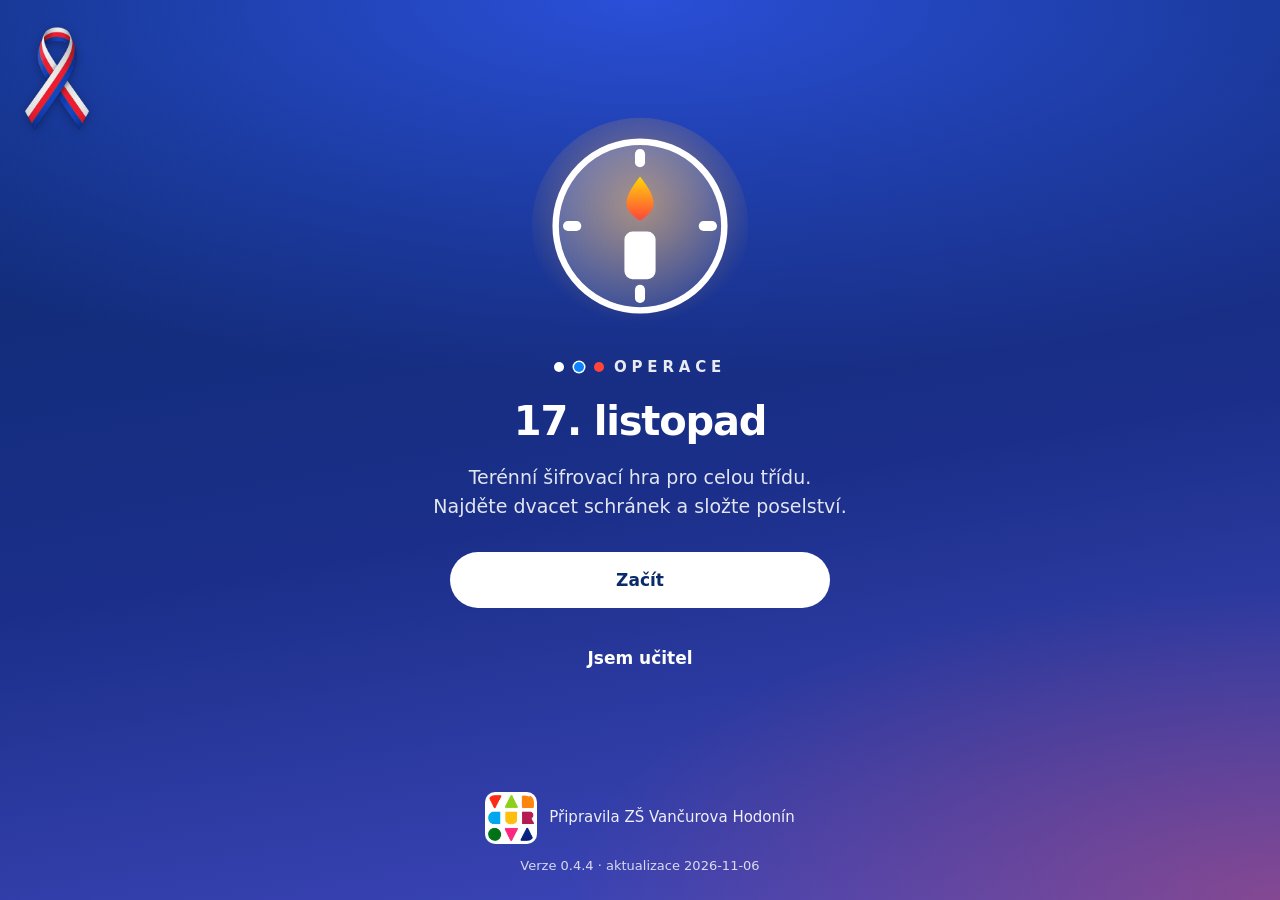
==== index.html @ 44bd2b73 "v0.4.4: Operace 17. listopad - PWA terénní hra (cvičná verze) Co-Authored-By: Claude Sonnet 5.5 <nor" ====
<!doctype html>
<html lang="cs">
<head>
  <meta charset="utf-8">
  <meta name="viewport" content="width=device-width, initial-scale=1, viewport-fit=cover">
  <meta name="theme-color" content="#0A84FF">
  <meta name="apple-mobile-web-app-capable" content="yes">
  <meta name="apple-mobile-web-app-status-bar-style" content="black-translucent">
  <meta name="apple-mobile-web-app-title" content="Operace 17.11.">
  <title>Operace 17. listopad</title>
  <link rel="manifest" href="manifest.webmanifest">
  <link rel="icon" href="icons/icon-192.png">
  <link rel="apple-touch-icon" href="icons/apple-touch-icon.png">
  <link rel="stylesheet" href="app.css">
</head>
<body>
  <!-- Sada ikon ve stylu SF Symbols: mřížka 24, linka 1.75, zaoblené konce -->
  <svg width="0" height="0" style="position:absolute" aria-hidden="true" focusable="false">
    <defs>
      <symbol id="i-kompas" viewBox="0 0 24 24"><circle cx="12" cy="12" r="9"/><path d="M15.6 8.4l-2.2 5-5 2.2 2.2-5z"/></symbol>
      <symbol id="i-cesta" viewBox="0 0 24 24"><path d="M3.5 6.5l5.5-2 6 2.5 5.5-2v13l-5.5 2-6-2.5-5.5 2z"/><path d="M9 4.5v13M15 7v13"/></symbol>
      <symbol id="i-tym" viewBox="0 0 24 24"><circle cx="9" cy="8" r="3.2"/><path d="M3.5 19.5c0-3.2 2.4-5.2 5.5-5.2s5.5 2 5.5 5.2"/><path d="M15.5 4.9a3.1 3.1 0 010 6.2M17.5 14.6c2 .6 3.2 2.2 3.2 4.9"/></symbol>
      <symbol id="i-zamek" viewBox="0 0 24 24"><rect x="5" y="11" width="14" height="9.5" rx="2.8"/><path d="M8 11V8a4 4 0 018 0v3"/></symbol>
      <symbol id="i-klic" viewBox="0 0 24 24"><circle cx="8" cy="15.5" r="4"/><path d="M11 12.5L20 3.5M16.5 7l3 3M13.8 9.7l2.3 2.3"/></symbol>
      <symbol id="i-lupa" viewBox="0 0 24 24"><circle cx="10.8" cy="10.8" r="6.5"/><path d="M15.8 15.8L20.5 20.5"/></symbol>
      <symbol id="i-kniha" viewBox="0 0 24 24"><path d="M4 5.8C4 4.8 4.8 4 5.8 4H11.5v16H5.8c-1 0-1.8-.8-1.8-1.8zM20 5.8c0-1-.8-1.8-1.8-1.8H12.5v16h5.7c1 0 1.8-.8 1.8-1.8z"/></symbol>
      <symbol id="i-stit" viewBox="0 0 24 24"><path d="M12 3l7.5 3v5.5c0 4.4-3.1 7.7-7.5 9.5-4.4-1.8-7.5-5.1-7.5-9.5V6z"/><path d="M8.8 12l2.4 2.4 4.1-4.8"/></symbol>
      <symbol id="i-svicka" viewBox="0 0 24 24"><path d="M12 2.8c2.9 3 3.9 5 2.6 7.2-.6 1-1.5 1.4-2.6 1.4s-2-.4-2.6-1.4C8.1 7.8 9.1 5.8 12 2.8z"/><rect x="8.5" y="14" width="7" height="7" rx="2"/></symbol>
      <symbol id="i-ok" viewBox="0 0 24 24"><path d="M5 12.5l4.5 4.5L19 7.5"/></symbol>
      <symbol id="i-slunce" viewBox="0 0 24 24"><circle cx="12" cy="12" r="4"/><path d="M12 3v2M12 19v2M3 12h2M19 12h2M5.6 5.6L7 7M17 17l1.4 1.4M5.6 18.4L7 17M17 7l1.4-1.4"/></symbol>
      <symbol id="i-mesic" viewBox="0 0 24 24"><path d="M20 14.5A8 8 0 019.5 4a8.5 8.5 0 1010.5 10.5z"/></symbol>
      <symbol id="i-zarovka" viewBox="0 0 24 24"><path d="M9.5 18h5M10.5 21h3M12 3a6 6 0 00-3.7 10.7c.7.6 1.2 1.3 1.2 2.3h5c0-1 .5-1.7 1.2-2.3A6 6 0 0012 3z"/></symbol>
      <symbol id="i-pin" viewBox="0 0 24 24"><path d="M12 21s7-5.8 7-11a7 7 0 10-14 0c0 5.2 7 11 7 11z"/><circle cx="12" cy="10" r="2.5"/></symbol>
      <symbol id="i-telefon" viewBox="0 0 24 24"><path d="M6.8 3.5h2.7l1.5 4-2 1.5a11 11 0 006 6l1.5-2 4 1.5v2.7c0 1-.8 1.8-1.8 1.8C10.8 19 5 13.2 5 5.3c0-1 .8-1.8 1.8-1.8z"/></symbol>
      <symbol id="i-sdilet" viewBox="0 0 24 24"><path d="M12 15V3.5M8 7l4-4 4 4M7 10.5H6a1.5 1.5 0 00-1.5 1.5v7.5A1.5 1.5 0 006 21h12a1.5 1.5 0 001.5-1.5V12a1.5 1.5 0 00-1.5-1.5h-1"/></symbol>
      <symbol id="i-dal" viewBox="0 0 24 24"><path d="M9.5 5.5l6.5 6.5-6.5 6.5"/></symbol>
      <symbol id="i-hodiny" viewBox="0 0 24 24"><circle cx="12" cy="12" r="9"/><path d="M12 7v5.2l3.3 2"/></symbol>
      <symbol id="i-export" viewBox="0 0 24 24"><path d="M12 15V3.5M8 7.5l4-4 4 4M5 14v4.5A1.5 1.5 0 006.5 20h11a1.5 1.5 0 001.5-1.5V14"/></symbol>
      <symbol id="i-reset" viewBox="0 0 24 24"><path d="M4.5 12a7.5 7.5 0 112.4 5.5M4.5 18v-5h5"/></symbol>
      <symbol id="i-gesto-v" viewBox="0 0 24 24"><path d="M8 3l3.2 9.5M16 3l-3.2 9.5M7.5 12.5h9c.6 0 1 .4 1 1V17a5.5 5.5 0 01-5.5 5.5A5.5 5.5 0 016.5 17v-3.5c0-.6.4-1 1-1z"/></symbol>
      <symbol id="i-of" viewBox="0 0 24 24"><circle cx="8" cy="12.5" r="5.5"/><path d="M6.2 11h.01M9.8 11h.01M5.8 13.8c1.3 1.4 3.1 1.4 4.4 0"/><path d="M20 7.5h-5v10M15 12.5h4"/></symbol>
      <symbol id="i-nota" viewBox="0 0 24 24"><path d="M9 17.5V5.5l10-2v12"/><circle cx="6.5" cy="17.5" r="2.5"/><circle cx="16.5" cy="15.5" r="2.5"/></symbol>
      <symbol id="i-sbirka" viewBox="0 0 24 24"><rect x="3.5" y="3.5" width="7.5" height="7.5" rx="2.2"/><rect x="13" y="3.5" width="7.5" height="7.5" rx="2.2"/><rect x="3.5" y="13" width="7.5" height="7.5" rx="2.2"/><rect x="13" y="13" width="7.5" height="7.5" rx="2.2"/></symbol>
      <symbol id="i-stripek" viewBox="0 0 24 24"><path d="M12 2.5l5.5 5L15 21l-9-2.5L3.5 8.5z"/></symbol>
      <symbol id="i-varovani" viewBox="0 0 24 24"><path d="M12 4l9 15.5H3z"/><path d="M12 10v4.2M12 16.9v.1"/></symbol>
      <linearGradient id="ob-nebe" x1="0" y1="0" x2="0" y2="1"><stop offset="0" stop-color="#0A1B45"/><stop offset=".65" stop-color="#1E3A9E"/><stop offset="1" stop-color="#5E5CE6"/></linearGradient><linearGradient id="ob-plamen" x1="0" y1="0" x2="0" y2="1"><stop offset="0" stop-color="#FFE066"/><stop offset="1" stop-color="#FF453A"/></linearGradient><linearGradient id="ob-svicka" x1="0" y1="0" x2="1" y2="0"><stop offset="0" stop-color="#FFFFFF"/><stop offset="1" stop-color="#D9DCEB"/></linearGradient><radialGradient id="ob-zar" cx="50%" cy="50%" r="50%"><stop offset="0" stop-color="#FFB340" stop-opacity=".6"/><stop offset="1" stop-color="#FFB340" stop-opacity="0"/></radialGradient>
      <symbol id="obraz" viewBox="0 0 500 400"><rect width="500" height="400" fill="url(#ob-nebe)"/><g fill="#fff" opacity=".85"><circle cx="34" cy="28" r="1.2"/><circle cx="92" cy="60" r="1.7"/><circle cx="150" cy="22" r="2.2"/><circle cx="210" cy="52" r="1.2"/><circle cx="300" cy="24" r="1.7"/><circle cx="372" cy="58" r="2.2"/><circle cx="430" cy="30" r="1.2"/><circle cx="470" cy="70" r="1.7"/><circle cx="60" cy="110" r="2.2"/><circle cx="402" cy="108" r="1.2"/><circle cx="260" cy="18" r="1.7"/><circle cx="330" cy="90" r="2.2"/></g><g fill="#0A1636"><rect x="0" y="200" width="86" height="200"/><rect x="80" y="150" width="84" height="250"/><rect x="160" y="205" width="98" height="195"/><rect x="252" y="138" width="88" height="262"/><rect x="334" y="188" width="86" height="212"/><rect x="414" y="160" width="86" height="240"/></g><g fill="#FFD479" opacity=".8"><rect x="12" y="286" width="9" height="12" rx="1.5"/><rect x="30" y="262" width="9" height="12" rx="1.5"/><rect x="30" y="286" width="9" height="12" rx="1.5"/><rect x="30" y="310" width="9" height="12" rx="1.5"/><rect x="48" y="238" width="9" height="12" rx="1.5"/><rect x="48" y="286" width="9" height="12" rx="1.5"/><rect x="66" y="238" width="9" height="12" rx="1.5"/><rect x="66" y="286" width="9" height="12" rx="1.5"/><rect x="92" y="188" width="9" height="12" rx="1.5"/><rect x="92" y="284" width="9" height="12" rx="1.5"/><rect x="110" y="212" width="9" height="12" rx="1.5"/><rect x="110" y="236" width="9" height="12" rx="1.5"/><rect x="128" y="164" width="9" height="12" rx="1.5"/><rect x="128" y="260" width="9" height="12" rx="1.5"/><rect x="128" y="284" width="9" height="12" rx="1.5"/><rect x="128" y="308" width="9" height="12" rx="1.5"/><rect x="146" y="188" width="9" height="12" rx="1.5"/><rect x="146" y="236" width="9" height="12" rx="1.5"/><rect x="146" y="308" width="9" height="12" rx="1.5"/><rect x="172" y="291" width="9" height="12" rx="1.5"/><rect x="172" y="315" width="9" height="12" rx="1.5"/><rect x="190" y="243" width="9" height="12" rx="1.5"/><rect x="208" y="219" width="9" height="12" rx="1.5"/><rect x="208" y="291" width="9" height="12" rx="1.5"/><rect x="208" y="315" width="9" height="12" rx="1.5"/><rect x="226" y="267" width="9" height="12" rx="1.5"/><rect x="226" y="291" width="9" height="12" rx="1.5"/><rect x="264" y="152" width="9" height="12" rx="1.5"/><rect x="264" y="200" width="9" height="12" rx="1.5"/><rect x="264" y="272" width="9" height="12" rx="1.5"/><rect x="264" y="296" width="9" height="12" rx="1.5"/><rect x="282" y="176" width="9" height="12" rx="1.5"/><rect x="282" y="248" width="9" height="12" rx="1.5"/><rect x="300" y="152" width="9" height="12" rx="1.5"/><rect x="300" y="176" width="9" height="12" rx="1.5"/><rect x="300" y="200" width="9" height="12" rx="1.5"/><rect x="300" y="224" width="9" height="12" rx="1.5"/><rect x="300" y="248" width="9" height="12" rx="1.5"/><rect x="300" y="272" width="9" height="12" rx="1.5"/><rect x="318" y="224" width="9" height="12" rx="1.5"/><rect x="318" y="272" width="9" height="12" rx="1.5"/><rect x="346" y="226" width="9" height="12" rx="1.5"/><rect x="346" y="250" width="9" height="12" rx="1.5"/><rect x="346" y="274" width="9" height="12" rx="1.5"/><rect x="346" y="322" width="9" height="12" rx="1.5"/><rect x="364" y="226" width="9" height="12" rx="1.5"/><rect x="364" y="250" width="9" height="12" rx="1.5"/><rect x="364" y="274" width="9" height="12" rx="1.5"/><rect x="382" y="202" width="9" height="12" rx="1.5"/><rect x="400" y="226" width="9" height="12" rx="1.5"/><rect x="400" y="250" width="9" height="12" rx="1.5"/><rect x="400" y="274" width="9" height="12" rx="1.5"/><rect x="400" y="298" width="9" height="12" rx="1.5"/><rect x="400" y="322" width="9" height="12" rx="1.5"/><rect x="426" y="270" width="9" height="12" rx="1.5"/><rect x="444" y="222" width="9" height="12" rx="1.5"/><rect x="444" y="294" width="9" height="12" rx="1.5"/><rect x="444" y="318" width="9" height="12" rx="1.5"/><rect x="462" y="246" width="9" height="12" rx="1.5"/><rect x="480" y="294" width="9" height="12" rx="1.5"/><rect x="480" y="318" width="9" height="12" rx="1.5"/></g><rect y="345" width="500" height="55" fill="#0A1636"/><path d="M0 366H500M0 385H500" stroke="#1B2F8A" stroke-width="2" opacity=".7"/><g stroke="#FFD479" stroke-width="4" fill="none" stroke-linecap="round"><circle cx="250" cy="34" r="15"/><g transform="rotate(-18 250 49)"><circle cx="250" cy="70" r="9"/><path d="M250 79V136M250 118h11M250 128h8"/></g><g><circle cx="250" cy="70" r="9"/><path d="M250 79V150M250 130h11M250 141h8"/></g><g transform="rotate(18 250 49)"><circle cx="250" cy="70" r="9"/><path d="M250 79V136M250 118h11M250 128h8"/></g></g><path d="M108 346V326" stroke="#2FB35A" stroke-width="3" fill="none"/><g transform="translate(108 320)"><circle cx="0" cy="-7" r="6" fill="#D7141A"/><circle cx="7" cy="-2" r="6" fill="#FFFFFF"/><circle cx="4" cy="6" r="6" fill="#D7141A"/><circle cx="-4" cy="6" r="6" fill="#FFFFFF"/><circle cx="-7" cy="-2" r="6" fill="#D7141A"/><circle r="4" fill="#FFD60A"/></g><path d="M200 346V326" stroke="#2FB35A" stroke-width="3" fill="none"/><g transform="translate(200 320)"><circle cx="0" cy="-7" r="6" fill="#FFFFFF"/><circle cx="7" cy="-2" r="6" fill="#4DA3FF"/><circle cx="4" cy="6" r="6" fill="#FFFFFF"/><circle cx="-4" cy="6" r="6" fill="#4DA3FF"/><circle cx="-7" cy="-2" r="6" fill="#FFFFFF"/><circle r="4" fill="#FFD60A"/></g><path d="M300 346V326" stroke="#2FB35A" stroke-width="3" fill="none"/><g transform="translate(300 320)"><circle cx="0" cy="-7" r="6" fill="#4DA3FF"/><circle cx="7" cy="-2" r="6" fill="#D7141A"/><circle cx="4" cy="6" r="6" fill="#4DA3FF"/><circle cx="-4" cy="6" r="6" fill="#D7141A"/><circle cx="-7" cy="-2" r="6" fill="#4DA3FF"/><circle r="4" fill="#FFD60A"/></g><path d="M392 346V326" stroke="#2FB35A" stroke-width="3" fill="none"/><g transform="translate(392 320)"><circle cx="0" cy="-7" r="6" fill="#D7141A"/><circle cx="7" cy="-2" r="6" fill="#FFFFFF"/><circle cx="4" cy="6" r="6" fill="#D7141A"/><circle cx="-4" cy="6" r="6" fill="#FFFFFF"/><circle cx="-7" cy="-2" r="6" fill="#D7141A"/><circle r="4" fill="#FFD60A"/></g><circle cx="70" cy="257" r="52" fill="url(#ob-zar)"/><rect x="55" y="275" width="30" height="70" rx="7" fill="url(#ob-svicka)"/><path d="M70 245 c14 17 17 27 0 36-17-9-14-19 0-36z" fill="url(#ob-plamen)"/><circle cx="150" cy="229" r="52" fill="url(#ob-zar)"/><rect x="135" y="247" width="30" height="98" rx="7" fill="url(#ob-svicka)"/><path d="M150 217 c14 17 17 27 0 36-17-9-14-19 0-36z" fill="url(#ob-plamen)"/><circle cx="250" cy="203" r="52" fill="url(#ob-zar)"/><rect x="235" y="221" width="30" height="124" rx="7" fill="url(#ob-svicka)"/><path d="M250 191 c14 17 17 27 0 36-17-9-14-19 0-36z" fill="url(#ob-plamen)"/><circle cx="350" cy="237" r="52" fill="url(#ob-zar)"/><rect x="335" y="255" width="30" height="90" rx="7" fill="url(#ob-svicka)"/><path d="M350 225 c14 17 17 27 0 36-17-9-14-19 0-36z" fill="url(#ob-plamen)"/><circle cx="430" cy="251" r="52" fill="url(#ob-zar)"/><rect x="415" y="269" width="30" height="76" rx="7" fill="url(#ob-svicka)"/><path d="M430 239 c14 17 17 27 0 36-17-9-14-19 0-36z" fill="url(#ob-plamen)"/><image href="img/stuha.png" x="452" y="318" width="38" height="55"/></symbol>
    </defs>
  </svg>

  <!-- ÚVOD -->
  <div id="v-home" class="home" hidden>
    <img class="stuha stuha-home" src="img/stuha.png" alt="" width="420" height="609" aria-hidden="true">
    <div class="home-obsah">
      <svg class="hero" viewBox="0 0 240 240" role="img" aria-label="Kompas se svíčkou">
        <defs>
          <radialGradient id="zar" cx="50%" cy="40%" r="55%"><stop offset="0" stop-color="#FFB340" stop-opacity=".55"/><stop offset="1" stop-color="#FFB340" stop-opacity="0"/></radialGradient>
          <linearGradient id="plam" x1="0" y1="0" x2="0" y2="1"><stop offset="0" stop-color="#FFD60A"/><stop offset="1" stop-color="#FF453A"/></linearGradient>
          <linearGradient id="krouz" x1="0" y1="0" x2="1" y2="1"><stop offset="0" stop-color="#ffffff" stop-opacity=".22"/><stop offset="1" stop-color="#ffffff" stop-opacity=".06"/></linearGradient>
        </defs>
        <circle cx="120" cy="120" r="118" fill="url(#zar)"/>
        <circle cx="120" cy="120" r="92" fill="url(#krouz)" stroke="#fff" stroke-width="7"/>
        <g fill="#fff"><rect x="114.5" y="36" width="11" height="20" rx="5.5"/><rect x="114.5" y="184" width="11" height="20" rx="5.5"/><rect x="36" y="114.5" width="20" height="11" rx="5.5"/><rect x="184" y="114.5" width="20" height="11" rx="5.5"/></g>
        <rect x="103" y="126" width="34" height="52" rx="9" fill="#fff"/>
        <path class="plamen" d="M120 66c17 22 22 35 0 48-22-13-17-26 0-48z" fill="url(#plam)"/>
      </svg>
      <p class="kicker"><i class="tri a"></i><i class="tri b"></i><i class="tri c"></i> Operace</p>
      <h1 class="home-titul">17. listopad</h1>
      <p class="home-pod">Terénní šifrovací hra pro celou třídu. Najděte dvacet schránek a složte poselství.</p>
      <button id="btnZacit" class="btn velke-btn" type="button">Začít</button>
      <button id="installBtn" class="btn sklo" type="button" hidden><svg class="ic"><use href="#i-sdilet"/></svg> Přidat na plochu</button>
      <p id="iosHint" class="ios-navod" hidden><svg class="ic"><use href="#i-sdilet"/></svg><span>Na iPhonu klepněte dole na <strong>Sdílet</strong> a pak na <strong>Přidat na plochu</strong>.</span></p>
      <button id="btnUcitel" class="odkaz" type="button">Jsem učitel</button>
    </div>
    <div class="home-pata">
      <div class="skola"><img src="img/logo-zs-vancurova.png" alt="Logo ZŠ Vančurova Hodonín" width="52" height="52"><span>Připravila ZŠ Vančurova Hodonín</span></div>
      <small class="verze-kopie"></small>
    </div>
  </div>

  <!-- APLIKACE -->
  <div id="app" hidden>
    <header id="nav" class="nav">
      <div class="nav-in">
        <img class="nav-logo" src="img/logo-zs-vancurova.png" alt="Logo ZŠ Vančurova Hodonín" width="32" height="32">
        <span id="navT" class="nav-t"></span>
        <button id="tema" class="kulate" type="button"></button>
      </div>
    </header>

    <main>
      <div id="cvicBanner" class="cvic-banner" hidden>CVIČNÁ HRA: stanoviště 1 a 2, ostrá hra se nemění</div>
      <!-- HRA -->
      <section id="v-hra" class="pohled" hidden>
        <div class="titul-radek"><img class="stuha stuha-mala" src="img/stuha.png" alt="" width="420" height="609" aria-hidden="true"><h1 id="hTitul" class="large">Hra</h1></div>
        <div class="stav-radek">
          <div class="progres" role="img" aria-label="Postup"><div id="hProg" class="progres-v"></div></div>
          <div class="stav-pilulky">
            <span class="pilulka" id="hStanoviste"></span>
            <span class="pilulka" id="hCas"></span>
          </div>
        </div>
        <div id="pNav" class="blok" hidden>
          <div class="radar-karta">
            <span class="pilulka" id="rdPozn">Radar čeká na polohu</span>
            <div class="radar"><svg id="radarSvg" viewBox="-110 -110 220 220" role="img" aria-label="Radar okolí: střípky kolem vás"></svg></div>
            <button id="btnChytit" class="btn chytit" type="button" hidden></button>
            <p id="nStav" class="popis stred" role="status"></p>
            <p id="nPresnost" class="popis stred"></p>
          </div>

          <div class="kompas-karta">
            <div class="kompas">
              <svg class="kompas-kruh" viewBox="0 0 200 200" aria-hidden="true">
                <circle cx="100" cy="100" r="94" class="k-kruh"/>
                <g class="k-ticks"><path d="M100 10v14M100 176v14M10 100h14M176 100h14"/></g>
              </svg>
              <div id="nSipka" class="sipka" aria-hidden="true">
                <svg viewBox="0 0 100 100"><path d="M50 8L80 82 50 64 20 82z"/></svg>
              </div>
            </div>
            <div class="kompas-text">
              <div id="nVzd" class="vzd">–</div>
              <div id="nSmer" class="popis"></div>
            </div>
          </div>

          <h2 class="sekce"><span id="nNadpis">Doporučený cíl</span></h2>
          <div class="skup">
            <div class="rad"><span class="dlazdice c-red"><svg class="ic"><use href="#i-pin"/></svg></span>
              <div class="rad-t"><b>Souřadnice</b><small id="nSour"></small></div></div>
            <a id="nMapy" class="rad rad-odkaz" href="#" target="_blank" rel="noopener"><span class="dlazdice c-blue"><svg class="ic"><use href="#i-cesta"/></svg></span>
              <div class="rad-t"><b>Otevřít v Mapách</b></div><svg class="ic sip"><use href="#i-dal"/></svg></a>
            <a id="nGeo" class="rad rad-odkaz" href="#"><span class="dlazdice c-green"><svg class="ic"><use href="#i-kompas"/></svg></span>
              <div class="rad-t"><b>Otevřít v aplikaci map</b></div><svg class="ic sip"><use href="#i-dal"/></svg></a>
            <button id="btnKompas" class="rad rad-odkaz" type="button" hidden><span class="dlazdice c-orange"><svg class="ic"><use href="#i-kompas"/></svg></span>
              <div class="rad-t"><b>Zapnout kompas</b></div><svg class="ic sip"><use href="#i-dal"/></svg></button>
            <button id="btnGps" class="rad rad-odkaz" type="button" hidden><span class="dlazdice c-orange"><svg class="ic"><use href="#i-pin"/></svg></span>
              <div class="rad-t"><b>Zapnout polohu</b></div><svg class="ic sip"><use href="#i-dal"/></svg></button>
            <button id="btnBezGps" class="rad rad-odkaz" type="button"><span class="dlazdice c-indigo"><svg class="ic"><use href="#i-klic"/></svg></span>
              <div class="rad-t"><b>Nemám signál GPS</b><small>Odemknutí kódem od učitele</small></div><svg class="ic sip"><use href="#i-dal"/></svg></button>
          </div>
          <form id="fKod" class="skup form-skup" hidden>
            <label for="iKod">Kód od učitele</label>
            <input id="iKod" type="text" autocomplete="off" autocapitalize="characters" inputmode="text">
            <button class="btn" type="submit">Odemknout</button>
          </form>
          <p id="nKodChyba" class="chyba" role="alert" hidden>Kód nesedí.</p>
        </div>

        <h2 id="hVetaNadpis" class="sekce">Poselství</h2>
        <div id="hVeta" class="veta" role="img"></div>

        <div id="pTeaser" class="blok" hidden>
          <div class="skup form-skup">
            <p class="odst">Stanoviště je odemčené. Úkol na vás čeká.</p>
            <button id="btnOtevritUkol" class="btn" type="button">Zobrazit úkol</button>
          </div>
        </div>

        <div id="pCvicHotovo" class="blok" hidden>
          <div class="skup form-skup">
            <p class="odst">Cvičná hra je dokončená. Odemykání podle polohy funguje na obou místech.</p>
            <button id="btnCvicKonec" class="btn" type="button">Ukončit cvičnou hru</button>
          </div>
        </div>

        <div id="pFinale" class="blok" hidden>
          <h2 class="sekce">Finále</h2>
          <div class="skup form-skup">
            <p class="odst">Máte všech dvacet písmen. Seřaďte je podle pořadí stanovišť, doplňte mezery a vznikne poselství.</p>
            <p id="fVarovani" class="varovani" hidden></p>
          </div>
          <h2 class="sekce">Závěrečné otázky</h2>
          <div class="skup"><ol id="fOtazky" class="otazky"></ol></div>
          <form id="fKonec" class="skup form-skup">
            <label for="iKonec">Číselný kód k zámku</label>
            <input id="iKonec" type="text" autocomplete="off" inputmode="numeric">
            <button class="btn" type="submit">Odemknout dopis</button>
          </form>
          <p id="fChyba" class="chyba" role="alert" hidden>Kód nesedí.</p>
          <button id="btnObejit" class="odkaz" type="button" hidden>Učitel: zobrazit dopis bez kódu</button>
        </div>

        <div id="pDopis" class="blok" hidden>
          <div class="skup dopis">
            <img class="stuha stuha-dopis" src="img/stuha.png" alt="" width="420" height="609" aria-hidden="true">
            <svg class="dopis-ikona" viewBox="0 0 24 24" aria-hidden="true"><use href="#i-svicka"/></svg>
            <h2>Mise splněna</h2>
            <div class="skola skola-dopis"><img src="img/logo-zs-vancurova.png" alt="Logo ZŠ Vančurova Hodonín" width="36" height="36"><span>Připravila ZŠ Vančurova Hodonín</span></div>
            <p id="dText" class="odst"></p>
            <p id="dCas" class="popis"></p>
            <button id="btnKonfety" class="btn sek" type="button">Znovu oslavit</button>
          </div>
        </div>
      <!-- SBÍRKA (na finále) -->
      <section id="pSbirkaFinale" class="blok" hidden>
        <h2 class="sekce">Obraz 17. listopadu</h2>
        <div id="fObraz" class="obraz-box"></div>
        <h2 class="sekce">Sbírka symbolů</h2>
        <div id="fSbirka" class="skup"></div>
      </section>
      </section>

      <!-- CESTA -->
      <section id="v-cesta" class="pohled" hidden>
        <h1 class="large">Cesta</h1>
        <p class="popis uvod-pop" id="cPopis"></p>
        <div id="cSeznam"></div>
      </section>

      <!-- SBÍRKA -->
      <section id="v-sbirka" class="pohled" hidden>
        <div class="titul-radek"><img class="stuha stuha-mala" src="img/stuha.png" alt="" width="420" height="609" aria-hidden="true"><h1 class="large">Sbírka</h1></div>
        <div class="obraz-karta"><div id="sObraz" class="obraz-box"></div><p id="sObrazPopis" class="popis"></p></div>
        <h2 class="sekce">Symboly 17. listopadu</h2>
        <p class="popis uvod-pop" id="sPopis"></p>
        <div id="sSeznam"></div>
      </section>

      <!-- TÝM -->
      <section id="v-tym" class="pohled" hidden>
        <h1 class="large">Tým</h1>
        <h2 class="sekce" id="hRoleNadpis">Role</h2>
        <div id="hRoleTelo"></div>
        <p class="popis pozn">Po každých čtyřech stanovištích se role vystřídají: každý si vezme jinou roli než dosud.</p>
        <h2 class="sekce">Bezpečnost</h2>
        <div class="skup">
          <a id="hNouze" class="rad rad-odkaz" href="#"><span class="dlazdice c-red"><svg class="ic"><use href="#i-telefon"/></svg></span>
            <div class="rad-t"><b>Nouzový kontakt</b><small id="hNouzeText"></small></div><svg class="ic sip"><use href="#i-dal"/></svg></a>
          <a class="rad rad-odkaz" href="tel:112"><span class="dlazdice c-red"><svg class="ic"><use href="#i-varovani"/></svg></span>
            <div class="rad-t"><b>Tísňové volání 112</b></div><svg class="ic sip"><use href="#i-dal"/></svg></a>
        </div>
        <h2 class="sekce">Vzhled</h2>
        <div class="skup form-skup">
          <div class="segment" role="radiogroup" aria-label="Vzhled aplikace">
            <button type="button" role="radio" data-tema="auto">Podle systému</button>
            <button type="button" role="radio" data-tema="light">Světlý</button>
            <button type="button" role="radio" data-tema="dark">Tmavý</button>
          </div>
        </div>
        <h2 class="sekce">Aplikace</h2>
        <div class="skup">
          <button id="btnDomu" class="rad rad-odkaz" type="button"><span class="dlazdice c-gray"><svg class="ic"><use href="#i-kompas"/></svg></span>
            <div class="rad-t"><b>Úvodní obrazovka</b></div><svg class="ic sip"><use href="#i-dal"/></svg></button>
          <div class="rad"><span class="dlazdice c-gray"><svg class="ic"><use href="#i-hodiny"/></svg></span>
            <div class="rad-t"><b>Verze</b><small id="verze"></small></div></div>
          <div class="rad skola-rad"><img src="img/logo-zs-vancurova.png" alt="Logo ZŠ Vančurova Hodonín" width="36" height="36">
            <div class="rad-t"><b>Připravila ZŠ Vančurova Hodonín</b><small>Grafika: vlastní SVG ilustrace a ikony. Stuha, logo a fotka klíčů: dodáno uživatelem/školou (původ a licence fotky klíčů neověřeny).</small></div></div>
        </div>
      </section>

      <!-- PIN -->
      <section id="v-pin" class="pohled" hidden>
        <h1 class="large">Učitel</h1>
        <form id="fPin" class="skup form-skup">
          <label for="iPin">PIN</label>
          <input id="iPin" type="password" inputmode="numeric" autocomplete="off">
          <button class="btn" type="submit">Vstoupit</button>
        </form>
        <p id="pinChyba" class="chyba" role="alert" hidden>PIN nesedí.</p>
        <p class="popis pozn">PIN je jen ochrana před omylem, ne zabezpečení: je uložen v souboru config.js.</p>
      </section>

      <!-- UČITEL -->
      <section id="v-ucitel" class="pohled" hidden>
        <h1 class="large">Učitel</h1>
        <div class="skola skola-mala"><img src="img/logo-zs-vancurova.png" alt="Logo ZŠ Vančurova Hodonín" width="32" height="32"><span>ZŠ Vančurova Hodonín</span></div>
        <div id="uVarovani" class="varovani" hidden></div>

        <h2 class="sekce">Cvičná hra</h2>
        <div class="skup">
          <button id="btnCvicna" class="rad rad-odkaz" type="button"><span class="dlazdice c-green"><svg class="ic"><use href="#i-pin"/></svg></span>
            <div class="rad-t"><b>Cvičná hra se 2 stanovišti</b><small id="cvicStav"></small></div><svg class="ic sip"><use href="#i-dal"/></svg></button>
        </div>

        <h2 class="sekce">Čas</h2>
        <div class="skup">
          <div class="rad"><div class="rad-t"><b>Začátek</b></div><span class="rad-v" id="tZacatek"></span></div>
          <div class="rad"><div class="rad-t"><b>Čas návratu</b></div><span class="rad-v" id="tNavrat"></span></div>
          <div class="rad"><div class="rad-t"><b>Zbývá</b></div><span class="rad-v" id="tZbyva"></span></div>
          <div class="rad"><div class="rad-t"><b>Nouzový kontakt</b></div><span class="rad-v" id="tKontakt"></span></div>
          <div class="rad"><div class="rad-t"><b>Ruční kód bez GPS</b></div><span class="rad-v" id="tKod"></span></div>
        </div>

        <h2 class="sekce">Aktuální stanoviště</h2>
        <div class="skup form-skup">
          <p id="aInfo" class="odst"></p>
          <button id="btnUOdemknout" class="btn" type="button">Odemknout</button>
          <button id="btnUPreskocit" class="btn sek" type="button">Přeskočit (písmeno se odhalí)</button>
        </div>

        <h2 class="sekce">Přehled stanovišť</h2>
        <p class="popis pozn">Souřadnice a místa schránek jsou NEOVĚŘENÉ v terénu (návrh z OpenStreetMap).</p>
        <div id="uSeznam" class="skup"></div>

        <h2 class="sekce">Sbírka symbolů</h2>
        <div id="uSbirka" class="skup"></div>

        <h2 class="sekce">Export a reset</h2>
        <div class="skup form-skup">
          <button id="btnExport" class="btn sek" type="button">Exportovat postup (soubor)</button>
          <button id="btnExportSour" class="btn sek" type="button">Exportovat souřadnice (trasa.json)</button>
          <button id="btnReset" class="btn nebezpecne" type="button">Resetovat hru</button>
          <textarea id="uExport" readonly rows="6" hidden></textarea>
        </div>
      </section>
    </main>

    <nav id="tabbar" class="tabbar" aria-label="Hlavní navigace">
      <button type="button" data-tab="hra"><svg class="ic"><use href="#i-kompas"/></svg><span>Hra</span></button>
      <button type="button" data-tab="cesta"><svg class="ic"><use href="#i-cesta"/></svg><span>Cesta</span></button>
      <button type="button" data-tab="sbirka"><svg class="ic"><use href="#i-sbirka"/></svg><span>Sbírka</span></button>
      <button type="button" data-tab="tym"><svg class="ic"><use href="#i-tym"/></svg><span>Tým</span></button>
      <button type="button" data-tab="ucitel"><svg class="ic"><use href="#i-zamek"/></svg><span>Učitel</span></button>
    </nav>

    <div id="scrim" class="scrim" hidden></div>

    <!-- ÚKOL (bottom sheet) -->
    <div id="pUkol" class="sheet" role="dialog" aria-labelledby="uNadpis" hidden>
      <div class="grab" id="grab"><i></i></div>
      <div class="sheet-obsah">
        <div id="uOdemk" class="odemk" hidden><span class="dlazdice c-green"><svg class="ic"><use href="#i-klic"/></svg></span> Odemčeno</div>
        <h2 id="uNadpis" class="sheet-titul"></h2>
        <p id="uZadani" class="zadani"></p>
        <form id="fOdp" class="form-sheet">
          <label for="iOdp">Odpověď</label>
          <input id="iOdp" type="text" autocomplete="off" autocapitalize="characters" spellcheck="false">
          <button class="btn" type="submit">Zkontrolovat</button>
        </form>
        <p id="uChyba" class="chyba" role="alert" hidden>Zatím ne. Zkuste to znovu.</p>
        <h3 class="sekce mala-sekce">Nápovědy</h3>
        <ul id="uNapovedy" class="napovedy"></ul>
        <button id="btnNapoveda" class="btn sek" type="button"></button>
      </div>
    </div>

    <!-- SPRÁVNĚ (bottom sheet) -->
    <div id="pReveal" class="sheet" role="dialog" aria-labelledby="rNadpis" hidden>
      <div class="grab"><i></i></div>
      <div class="sheet-obsah stred-obsah">
        <div class="klavesa velka" id="rKlavesa"><strong id="rPismeno"></strong></div>
        <h2 id="rNadpis" class="sheet-titul"></h2>
        <p class="popis">Písmeno do věty</p>
        <div id="rDalsi" class="skup">
          <div class="rad"><span class="dlazdice c-red"><svg class="ic"><use href="#i-pin"/></svg></span>
            <div class="rad-t"><b>Další stanoviště <span id="rDalsiCislo"></span></b><small id="rSour"></small></div></div>
        </div>
        <div id="rSymbol" class="skup rsymbol" hidden>
          <div class="rad"><span class="dlazdice velka-dl" id="rSymDl"></span>
            <div class="rad-t"><small>Nový symbol ve Sbírce</small><b id="rSymNazev"></b></div></div>
        </div>
        <div id="rRole" hidden></div>
        <button id="btnPokracovat" class="btn" type="button">Pokračovat</button>
      </div>
    </div>
  </div>

  <canvas id="konfety" aria-hidden="true"></canvas>

  <script src="version.js"></script>
  <script src="config.js"></script>
  <script src="stanovist.js"></script>
  <script src="install.js"></script>
  <script src="app.js"></script>
</body>
</html>
---- app.css ----
/* Operace 17. listopad – vzhled v duchu iOS. Písmo ≥ 13 px, tělo 17 px, vzdušné rozestupy. */
:root {
  --tri-red: #D7141A; --tri-blue: #11457E; --tri-white: #FFFFFF;
  --bg: #F2F2F7; --card: #FFFFFF; --sep: rgba(60,60,67,.2); --label: #000000; --label2: #5C5C61;
  --blue: #0A84FF; --blue-text: #0062CC; --green: #30D158; --red: #FF453A; --orange: #FF9F0A; --indigo: #5E5CE6;
  --fill: rgba(120,120,128,.12); --blur: rgba(249,249,251,.78); --sheet: #FFFFFF;
  --key: #FFFFFF; --key-sh: #B9B9BE; --key-empty: rgba(120,120,128,.16);
  --stin: 0 1px 2px rgba(0,0,0,.06), 0 6px 20px rgba(0,0,0,.06);
  --font: -apple-system, BlinkMacSystemFont, "SF Pro Display", "SF Pro Text", "Segoe UI Variable", Inter, system-ui, sans-serif;
  --pruh: calc(48px + env(safe-area-inset-top));
  --tab: calc(56px + env(safe-area-inset-bottom));
  --spring: cubic-bezier(.32, 1.25, .5, 1);
}
:root[data-theme="dark"] {
  --bg: #000000; --card: #1C1C1E; --sep: rgba(84,84,88,.65); --label: #FFFFFF; --label2: #AEAEB5;
  --blue-text: #4DA3FF; --fill: rgba(120,120,128,.28); --blur: rgba(22,22,24,.74); --sheet: #1C1C1E;
  --key: #6B6B70; --key-sh: #2B2B2E; --key-empty: rgba(120,120,128,.3);
  --stin: 0 0 0 .5px rgba(255,255,255,.06);
}
* { box-sizing: border-box; -webkit-tap-highlight-color: transparent; }
html { -webkit-text-size-adjust: 100%; }
body { margin: 0; background: var(--bg); color: var(--label); font: 400 17px/1.55 var(--font); -webkit-font-smoothing: antialiased; }
[hidden] { display: none !important; }
button, input, textarea { font: inherit; color: inherit; }
button { cursor: pointer; }
a { color: var(--blue-text); }
.ic { width: 24px; height: 24px; flex: none; fill: none; stroke: currentColor; stroke-width: 1.75; stroke-linecap: round; stroke-linejoin: round; }

/* ---------- navigační lišta a velký titulek ---------- */
.nav { position: fixed; z-index: 40; top: 0; left: 0; right: 0; height: var(--pruh); padding-top: env(safe-area-inset-top);
  background: transparent; transition: background .25s, box-shadow .25s; }
.nav.scroll { background: var(--blur); -webkit-backdrop-filter: blur(24px) saturate(180%); backdrop-filter: blur(24px) saturate(180%); box-shadow: 0 .5px 0 var(--sep); }
.nav-in { height: 48px; display: flex; align-items: center; justify-content: center; position: relative; padding: 0 20px; }
.nav-t { font-weight: 600; opacity: 0; transition: opacity .2s; }
.nav.scroll .nav-t { opacity: 1; }
.kulate { position: absolute; right: 16px; top: 2px; width: 44px; height: 44px; border-radius: 50%; border: 0; background: var(--fill); color: var(--blue-text);
  display: flex; align-items: center; justify-content: center; }
main { padding: calc(var(--pruh) + 4px) 24px calc(var(--tab) + 40px); max-width: 640px; margin: 0 auto; }
.pohled { animation: vstup .45s var(--spring); }
.large { font-size: 34px; line-height: 1.15; font-weight: 700; letter-spacing: -.02em; margin: 8px 0 24px; transform-origin: left center; }
h2, h3 { margin: 0; line-height: 1.2; }
.sekce { font-size: 13px; font-weight: 600; letter-spacing: .06em; text-transform: uppercase; color: var(--label2); margin: 36px 0 12px 20px; }
.mala-sekce { margin: 28px 0 12px; }
.popis { font-size: 15px; line-height: 1.5; color: var(--label2); margin: 4px 0; }
.stred { text-align: center; }
.pozn { margin: 12px 20px 0; }
.uvod-pop { margin: -8px 0 24px; }
.odst { margin: 0 0 16px; }
.chyba { color: var(--red); font-weight: 600; margin: 16px 20px; }
.blok { margin-top: 8px; }

/* ---------- inset grouped ---------- */
.skup { background: var(--card); border-radius: 22px; box-shadow: var(--stin); overflow: hidden; }
.skup > .rad + .rad, .skup > details + details, .skup > .rad + a, .skup > a + .rad { border-top: .5px solid var(--sep); }
.rad { display: flex; align-items: center; gap: 16px; width: 100%; min-height: 64px; padding: 14px 20px; background: none; border: 0; text-align: left; color: inherit; text-decoration: none; }
.rad-odkaz:active { background: var(--fill); }
.rad-t { flex: 1; min-width: 0; display: flex; flex-direction: column; gap: 2px; }
.rad-t b { font-weight: 600; line-height: 1.3; }
.rad-t small { font-size: 15px; line-height: 1.45; color: var(--label2); word-break: break-word; }
.rad-v { color: var(--label2); font-size: 17px; text-align: right; }
.sip { color: var(--label2); opacity: .7; width: 20px; height: 20px; }
.dlazdice { width: 36px; height: 36px; border-radius: 10px; display: inline-flex; align-items: center; justify-content: center; color: #fff; flex: none;
  box-shadow: inset 0 0 0 .5px rgba(0,0,0,.08); }
.dlazdice .ic { width: 22px; height: 22px; stroke-width: 1.9; }
.c-blue { background: linear-gradient(180deg, #46A3FF, #0A84FF); }
.c-green { background: linear-gradient(180deg, #5BE585, #30D158); }
.c-red { background: linear-gradient(180deg, #FF7B72, #FF453A); }
.c-orange { background: linear-gradient(180deg, #FFB84D, #FF9F0A); }
.c-indigo { background: linear-gradient(180deg, #8280F2, #5E5CE6); }
.c-gray { background: linear-gradient(180deg, #A1A1A6, #6E6E73); }
.skola-rad img { background: #fff; border-radius: 10px; padding: 3px; border: .5px solid var(--sep); height: 40px; width: 40px; object-fit: contain; }

/* ---------- tlačítka (pill) a formuláře ---------- */
.btn { display: inline-flex; align-items: center; justify-content: center; gap: 10px; width: 100%; min-height: 56px; padding: 14px 24px; border: 0; border-radius: 999px;
  background: var(--blue); color: #fff; font-weight: 600; font-size: 17px; text-decoration: none; transition: transform .25s var(--spring), opacity .2s; }
.btn:active { transform: scale(.96); opacity: .85; }
.btn.sek { background: var(--fill); color: var(--blue-text); }
.btn.nebezpecne { background: rgba(255,69,58,.14); color: #D70015; }
:root[data-theme="dark"] .btn.nebezpecne { color: #FF6961; }
.btn:disabled { opacity: .4; }
.odkaz { display: block; margin: 20px auto 0; min-height: 52px; padding: 0 20px; background: none; border: 0; color: var(--blue-text); font-weight: 600; }
.form-skup { padding: 24px; display: flex; flex-direction: column; gap: 16px; }
.form-skup label, .form-sheet label { font-weight: 600; }
.form-sheet { display: flex; flex-direction: column; gap: 16px; margin-top: 24px; }
input[type=text], input[type=password] { width: 100%; min-height: 56px; padding: 12px 18px; border: 0; border-radius: 16px; background: var(--fill); font-size: 20px; outline: none; }
input:focus-visible, button:focus-visible, a:focus-visible, summary:focus-visible { outline: 3px solid var(--blue); outline-offset: 2px; }
textarea { width: 100%; border: 0; border-radius: 16px; background: var(--fill); padding: 14px 16px; font-size: 15px; }
.varovani { background: rgba(255,159,10,.16); color: #8A5300; border-radius: 18px; padding: 18px 20px; margin: 0 0 8px; font-size: 15px; line-height: 1.5; }
:root[data-theme="dark"] .varovani { color: #FFC266; }
.varovani ul { margin: 0; padding-left: 20px; } .varovani li { margin: 6px 0; }
.segment { display: flex; background: var(--fill); border-radius: 14px; padding: 3px; gap: 2px; }
.segment button { flex: 1; min-height: 44px; border: 0; border-radius: 11px; background: none; font-size: 15px; font-weight: 500; }
.segment button[aria-checked="true"] { background: var(--card); font-weight: 600; box-shadow: 0 2px 8px rgba(0,0,0,.14); }
:root[data-theme="dark"] .segment button[aria-checked="true"] { background: #636366; }

/* ---------- Hra: stav, písmena jako klávesy, kompas ---------- */
.stav-radek { margin-bottom: 8px; }
.progres { height: 8px; border-radius: 4px; background: var(--fill); overflow: hidden; }
.progres-v { height: 100%; width: 0; border-radius: 4px; background: linear-gradient(90deg, var(--blue), var(--indigo)); transition: width .8s var(--spring); }
.stav-pilulky { display: flex; flex-wrap: wrap; gap: 12px; margin-top: 16px; }
.pilulka { background: var(--card); box-shadow: var(--stin); border-radius: 999px; padding: 8px 16px; font-size: 15px; font-weight: 600; font-variant-numeric: tabular-nums; }
.pilulka:empty { display: none; }
.veta { display: flex; flex-wrap: wrap; gap: 16px 22px; }
.veta .slovo { display: flex; gap: 6px; }
.klavesa, .veta .p { display: inline-flex; align-items: center; justify-content: center; min-width: 38px; height: 50px; padding: 0 4px; border-radius: 9px;
  background: var(--key); box-shadow: 0 2px 0 var(--key-sh); font-size: 24px; font-weight: 500; color: var(--label); }
.veta .p { flex: 1 1 0; max-width: 42px; }
.veta .p.prazdne { background: var(--key-empty); box-shadow: none; color: transparent; }
.veta .p.pre { background: var(--orange); color: #000; }
.veta .p.nove { animation: klavesa .8s var(--spring); }
.kompas-karta { background: linear-gradient(160deg, #0A2A6B, #1F3FA8 60%, #5E5CE6); color: #fff; border-radius: 28px; padding: 28px 24px; display: flex; align-items: center; gap: 24px; box-shadow: 0 10px 30px rgba(31,63,168,.35); }
.kompas { position: relative; width: 132px; height: 132px; flex: none; }
.kompas-kruh { position: absolute; inset: 0; width: 100%; height: 100%; }
.k-kruh { fill: rgba(255,255,255,.1); stroke: #fff; stroke-width: 6; }
.k-ticks path { stroke: #fff; stroke-width: 8; stroke-linecap: round; }
.sipka { position: absolute; inset: 22px; transition: transform .35s var(--spring); }
.sipka svg { width: 100%; height: 100%; fill: #FFD60A; filter: drop-shadow(0 2px 6px rgba(0,0,0,.35)); }
.kompas-text { min-width: 0; }
.vzd { font-size: 48px; line-height: 1.05; font-weight: 800; letter-spacing: -.02em; font-variant-numeric: tabular-nums; }
.kompas-karta .popis { color: rgba(255,255,255,.88); margin-top: 8px; }
.otazky { margin: 0; padding: 20px 20px 20px 44px; } .otazky li { margin: 8px 0; }
.dopis { padding: 32px 24px; text-align: center; background: linear-gradient(180deg, var(--card), var(--card)); }
.dopis h2 { font-size: 28px; font-weight: 700; letter-spacing: -.02em; margin: 16px 0; }
.dopis .btn { margin-top: 20px; }
.dopis-ikona { width: 72px; height: 72px; color: var(--orange); fill: none; stroke: currentColor; stroke-width: 1.5; stroke-linecap: round; stroke-linejoin: round; }
.dopis-ikona use { fill: none; }

/* ---------- Cesta ---------- */
.cesta-blok + .cesta-blok { margin-top: 8px; }
.cislo-dl { width: 36px; height: 36px; border-radius: 50%; display: inline-flex; align-items: center; justify-content: center; font-weight: 700; font-size: 15px; background: var(--fill); color: var(--label2); flex: none; }
.cislo-dl.hotovo { background: var(--green); color: #fff; }
.cislo-dl.pre { background: var(--orange); color: #000; }
.cislo-dl.ted { background: var(--blue); color: #fff; animation: puls 1.6s ease-in-out infinite; }
.cislo-dl .ic { width: 20px; height: 20px; stroke-width: 2.4; }
.pismeno-dl { font-size: 22px; font-weight: 700; }

/* ---------- Tab bar ---------- */
.tabbar { position: fixed; z-index: 50; left: 0; right: 0; bottom: 0; height: var(--tab); padding-bottom: env(safe-area-inset-bottom);
  display: flex; background: var(--blur); -webkit-backdrop-filter: blur(28px) saturate(180%); backdrop-filter: blur(28px) saturate(180%); box-shadow: 0 -.5px 0 var(--sep); }
.tabbar button { flex: 1; border: 0; background: none; color: var(--label2); display: flex; flex-direction: column; align-items: center; justify-content: center; gap: 2px; font-size: 13px; font-weight: 500; min-height: 56px; transition: color .2s; }
.tabbar button .ic { width: 26px; height: 26px; transition: transform .35s var(--spring); }
.tabbar button[aria-current="page"] { color: var(--blue-text); }
:root[data-theme="dark"] .tabbar button[aria-current="page"] { color: var(--blue); }
.tabbar button[aria-current="page"] .ic { transform: scale(1.12); }

/* ---------- bottom sheet ---------- */
.scrim { position: fixed; inset: 0; z-index: 55; background: rgba(0,0,0,.4); opacity: 0; transition: opacity .3s; }
.scrim.otevrena { opacity: 1; }
.sheet { position: fixed; z-index: 60; left: 0; right: 0; bottom: 0; max-height: 90vh; max-height: 90dvh; overflow-y: auto; overscroll-behavior: contain;
  background: var(--sheet); border-radius: 28px 28px 0 0; box-shadow: 0 -10px 40px rgba(0,0,0,.25);
  transform: translateY(105%); transition: transform .55s var(--spring); padding-bottom: env(safe-area-inset-bottom); }
.sheet.otevrena { transform: translateY(0); }
.sheet.tazeni { transition: none; }
.grab { position: sticky; top: 0; display: flex; justify-content: center; padding: 12px 0 8px; touch-action: none; background: var(--sheet); z-index: 1; }
.grab i { width: 40px; height: 5px; border-radius: 3px; background: rgba(120,120,128,.45); }
.sheet-obsah { padding: 12px 24px 32px; max-width: 640px; margin: 0 auto; }
.stred-obsah { text-align: center; display: flex; flex-direction: column; gap: 16px; align-items: stretch; }
.stred-obsah .rad-t { text-align: left; }
.sheet-titul { font-size: 28px; line-height: 1.15; font-weight: 700; letter-spacing: -.02em; margin: 0 0 16px; }
.stred-obsah .sheet-titul { margin: 0; }
.zadani { font-size: 20px; line-height: 1.55; margin: 0; }
.napovedy { list-style: none; margin: 0 0 16px; padding: 0; display: flex; flex-direction: column; gap: 12px; }
.napovedy li { background: rgba(255,159,10,.14); border-radius: 16px; padding: 16px 18px; }
.odemk { display: flex; align-items: center; gap: 12px; font-weight: 700; color: #1F9D43; margin-bottom: 16px; animation: spring-in .7s var(--spring); }
:root[data-theme="dark"] .odemk { color: var(--green); }
.odemk .ic { animation: klic 1s var(--spring); }
.klavesa.velka { align-self: center; min-width: 96px; height: 112px; border-radius: 18px; font-size: 64px; font-weight: 600; box-shadow: 0 4px 0 var(--key-sh), 0 12px 30px rgba(0,0,0,.18); animation: klavesa .9s var(--spring); }
.klavesa.velka strong { font-weight: 600; }
#rRole { text-align: left; }
#rRole h3 { font-size: 20px; margin: 8px 0 12px; }

/* ---------- Úvod ---------- */
.home { position: fixed; inset: 0; overflow-y: auto; color: #fff; display: flex; flex-direction: column; justify-content: space-between;
  padding: calc(40px + env(safe-area-inset-top)) 24px calc(24px + env(safe-area-inset-bottom));
  background: radial-gradient(120% 60% at 50% 0%, #2B4FD8 0%, transparent 70%), radial-gradient(80% 50% at 100% 100%, rgba(255,69,58,.35), transparent 70%), linear-gradient(170deg, #0A2A6B 0%, #1B2F8A 55%, #5E5CE6 130%); }
.home-obsah { display: flex; flex-direction: column; align-items: center; text-align: center; gap: 20px; margin: auto 0; max-width: 460px; width: 100%; align-self: center; }
.hero { width: 220px; height: 220px; animation: vstup .8s var(--spring); }
.hero .plamen { transform-origin: 120px 120px; animation: plamen 1.8s ease-in-out infinite alternate; }
.kicker { margin: 0; font-size: 15px; font-weight: 600; letter-spacing: .32em; text-transform: uppercase; display: flex; align-items: center; gap: 10px; color: rgba(255,255,255,.9); }
.tri { display: inline-block; width: 10px; height: 10px; border-radius: 50%; } .tri.a { background: #fff; } .tri.b { background: #0A84FF; box-shadow: 0 0 0 1.5px #fff; } .tri.c { background: #FF453A; }
.home-titul { margin: 0; font-size: 48px; line-height: 1.1; font-weight: 800; letter-spacing: -.03em; }
.home-pod { margin: 0 0 12px; font-size: 19px; line-height: 1.5; color: rgba(255,255,255,.88); max-width: 22em; }
.home .btn { background: #fff; color: #0A2A6B; max-width: 380px; }
.home .btn.sklo { background: rgba(255,255,255,.18); color: #fff; -webkit-backdrop-filter: blur(16px); backdrop-filter: blur(16px); }
.home .odkaz { color: #fff; margin-top: 4px; }
.ios-navod { display: flex; gap: 14px; align-items: flex-start; text-align: left; background: rgba(255,255,255,.16); border-radius: 18px; padding: 16px 18px; margin: 0; font-size: 15px; line-height: 1.5; max-width: 380px; }
.home-pata { display: flex; flex-direction: column; align-items: center; gap: 8px; padding-top: 24px; }
.skola { display: flex; align-items: center; gap: 12px; font-size: 13px; font-weight: 500; }
.skola img { background: #fff; border-radius: 10px; padding: 3px; height: 40px; width: 40px; object-fit: contain; }
.home-pata small { font-size: 13px; opacity: .8; }

#konfety { position: fixed; inset: 0; width: 100%; height: 100%; pointer-events: none; display: none; z-index: 90; }

@keyframes vstup { from { opacity: 0; transform: translateY(14px) scale(.985); } to { opacity: 1; transform: none; } }
@keyframes spring-in { 0% { transform: scale(.6); opacity: 0; } 100% { transform: none; opacity: 1; } }
@keyframes klavesa { 0% { transform: translateY(-40px) scale(.4) rotate(-10deg); opacity: 0; } 100% { transform: none; opacity: 1; } }
@keyframes klic { 0% { transform: rotate(-90deg) scale(.6); } 100% { transform: none; } }
@keyframes plamen { from { transform: scale(1, .94) rotate(-2deg); } to { transform: scale(.96, 1.05) rotate(2deg); } }
@keyframes puls { 0%, 100% { box-shadow: 0 0 0 0 rgba(10,132,255,.5); } 50% { box-shadow: 0 0 0 8px rgba(10,132,255,0); } }
@media (prefers-reduced-motion: reduce) {
  *, *::before, *::after { animation: none !important; transition-duration: .01ms !important; }
}
@media (max-width: 360px) { .kompas-karta { flex-direction: column; text-align: center; } .vzd { font-size: 44px; } }

/* ---------- doladění ---------- */
.veta { --s: min(38px, calc((100vw - 40px - 40px) / 11)); gap: 14px 24px; }
.veta .slovo { gap: 4px; }
.veta .p { flex: none; width: var(--s); min-width: 0; max-width: none; height: calc(var(--s) * 1.4); font-size: calc(var(--s) * .62); padding: 0; }
.stanoviste-radek summary { list-style: none; min-height: 60px; padding: 14px 20px; display: flex; align-items: center; font-weight: 600; cursor: pointer; }
.stanoviste-radek summary::-webkit-details-marker { display: none; }
.stanoviste-radek[open] summary { color: var(--blue-text); }
.stanoviste-telo { padding: 0 20px 20px; font-size: 15px; line-height: 1.55; color: var(--label2); display: flex; flex-direction: column; gap: 10px; }
.skup > details + details { border-top: .5px solid var(--sep); }

/* ---------- logo školy ---------- */
.skola-dlazdice { display: flex; align-items: center; gap: 16px; padding: 14px 22px 14px 14px; border-radius: 26px; text-align: left; font-size: 15px; font-weight: 600; line-height: 1.35;
  background: rgba(255,255,255,.88); color: #0A2A6B; -webkit-backdrop-filter: blur(20px); backdrop-filter: blur(20px); box-shadow: 0 8px 24px rgba(0,0,0,.25); }
.skola-dlazdice img { width: 84px; height: 84px; object-fit: contain; flex: none; border-radius: 18px; background: #fff; padding: 6px; }
.nav-logo { position: absolute; left: 16px; top: 8px; width: 32px; height: 32px; padding: 2px; border-radius: 9px; background: #fff; object-fit: contain; box-shadow: 0 0 0 .5px rgba(0,0,0,.15); }
.skola img { width: 36px; height: 36px; }
.skola-dopis { justify-content: center; margin: 0 0 8px; color: var(--label2); font-size: 15px; }
.skola-dopis img { box-shadow: 0 0 0 .5px var(--sep); }
.skola-mala { margin: 0 0 20px; color: var(--label2); font-size: 15px; justify-content: flex-start; }
.skola-mala img { width: 32px; height: 32px; box-shadow: 0 0 0 .5px var(--sep); }
.home-pata { padding-top: 32px; }

/* ---------- trikolóra: pevný proužek bílá–červená–modrá po třetinách ---------- */

.home-titul { font-size: 40px; }
/* ---------- stuha (dodaná, beze změny barev) ---------- */
.stuha { display: block; height: auto; flex: none; filter: drop-shadow(0 2px 4px rgba(0,0,0,.28)); }
.stuha-mala { width: 42px; }
.stuha-home { position: absolute; left: 20px; top: calc(env(safe-area-inset-top) + 24px); width: 74px; }
.stuha-dopis { position: absolute; left: 20px; top: 20px; width: 56px; }
.titul-radek { display: flex; align-items: center; gap: 14px; margin: 8px 0 24px; }
.titul-radek .large { margin: 0; }
.home { position: fixed; }
/* ---------- logo školy dole, drobně ---------- */
.home-pata { gap: 12px; }
.home .skola { font-size: 15px; font-weight: 500; color: rgba(255,255,255,.92); }
.home .skola img { width: 52px; height: 52px; }
/* ---------- Sbírka ---------- */
.symbol-karta { background: var(--card); border-radius: 22px; box-shadow: var(--stin); padding: 24px; margin-bottom: 16px; display: flex; flex-direction: column; gap: 16px; }
.symbol-hlava { display: flex; align-items: center; gap: 16px; }
.symbol-hlava h2 { font-size: 22px; line-height: 1.2; font-weight: 700; letter-spacing: -.01em; }
.symbol-karta p { margin: 0; }
.symbol-zdroj { font-size: 13px; line-height: 1.45; color: var(--label2); border-top: .5px solid var(--sep); padding-top: 12px; }
.symbol-karta.zamcena .symbol-hlava h2 { color: var(--label2); }
.symbol-karta.nova { animation: spring-in .9s var(--spring); }
.dlazdice.velka-dl { width: 64px; height: 64px; border-radius: 18px; }
.dlazdice.velka-dl .ic { width: 38px; height: 38px; stroke-width: 1.75; }
.dlazdice.zamcene { background: linear-gradient(180deg, #B4B4B9, #8E8E93); }
.rsymbol { text-align: left; }
.rsymbol .velka-dl { animation: klavesa 1s var(--spring) .3s both; }
.malik-sbirka .rad { min-height: 64px; }

/* ---------- radar ---------- */
.radar-karta { background: linear-gradient(160deg, #0A2A6B, #1B2F8A 70%, #3A3FBF); color: #fff; border-radius: 28px; padding: 24px 20px 28px; display: flex; flex-direction: column; align-items: center; gap: 16px; box-shadow: 0 10px 30px rgba(31,63,168,.35); margin-bottom: 20px; }
.radar-karta .pilulka { background: rgba(255,255,255,.16); box-shadow: none; color: #fff; }
.radar-karta .popis { color: rgba(255,255,255,.9); margin: 0; }
.radar { width: min(100%, 330px); aspect-ratio: 1; }
.radar svg { width: 100%; height: 100%; display: block; overflow: visible; }
.rd-kruhy circle { fill: none; stroke: rgba(255,255,255,.35); stroke-width: .8; stroke-dasharray: 2 3; }
.rd-kruhy .rd-dosah { stroke: #FFD60A; stroke-width: 1.6; stroke-dasharray: none; fill: rgba(255,214,10,.1); }
.rd-sever { fill: #fff; font-size: 9px; font-weight: 700; }
.rd-bod { fill: #0A84FF; stroke: #fff; stroke-width: 2; }
.rd-ja { fill: rgba(255,255,255,.55); }
.stripek .s-tvar { fill: #FFD60A; stroke: #fff; stroke-width: 1.2; }
.stripek.dop .s-tvar { fill: #FF9F0A; }
.stripek.dosah .s-tvar { fill: #30D158; }
.s-cislo { fill: #fff; font-size: 9px; font-weight: 700; paint-order: stroke; stroke: #0A1B45; stroke-width: 2px; }
.stripek .s-zar { transform-box: fill-box; transform-origin: center; }
.stripek.pulz .s-zar { animation: pulz-zar 1.3s ease-in-out infinite; }
.btn.chytit { background: #30D158; color: #04210E; min-height: 60px; font-size: 20px; animation: spring-in .6s var(--spring); }
.leti { position: fixed; z-index: 95; width: 48px; height: 48px; pointer-events: none; }
.leti svg { width: 100%; height: 100%; fill: #FFD60A; stroke: #fff; stroke-width: 1.2; filter: drop-shadow(0 0 8px #FFD60A); }
.pulz-tab .ic { animation: klavesa .8s var(--spring); color: var(--orange); }
/* ---------- obraz ---------- */
.obraz-karta { background: var(--card); border-radius: 22px; box-shadow: var(--stin); padding: 16px; margin-bottom: 8px; }
.obraz-karta .popis { margin: 12px 4px 0; }
.obraz-box { border-radius: 16px; overflow: hidden; }
.obraz { width: 100%; height: auto; display: block; }
.o-bg { fill: var(--fill); }
.o-mriz { stroke: rgba(255,255,255,.55); stroke-width: 1.5; fill: none; }
:root:not([data-theme="dark"]) .o-mriz { stroke: rgba(60,60,67,.35); }
.o-cislo { fill: var(--label2); font-size: 26px; font-weight: 700; opacity: .8; }
.m-nove { animation: m-bliknuti 1.4s ease-out; }
.obraz.slozeno { animation: slozeni 1.6s var(--spring); filter: drop-shadow(0 0 14px rgba(255,214,10,.5)); }
.cvic-banner { background: var(--orange); color: #000; font-weight: 700; font-size: 15px; border-radius: 14px; padding: 10px 16px; margin: 4px 0 16px; text-align: center; }
.chytit + .popis { margin-top: 0; }
.prepis-zprava { background: var(--fill); border-radius: 12px; padding: 12px 14px; color: var(--label); }
.stanoviste-telo .btn { margin-top: 4px; }
@keyframes pulz-zar { 0%, 100% { transform: scale(.9); opacity: .7; } 50% { transform: scale(1.5); opacity: 1; } }
@keyframes m-bliknuti { 0% { opacity: 0; } 30% { opacity: 1; filter: brightness(2.2); } 100% { opacity: 1; } }
@keyframes slozeni { 0% { transform: scale(.92); } 100% { transform: none; } }

/* ---------- fotografie u symbolů ---------- */
.symbol-foto { margin: -8px -8px 0; aspect-ratio: 16 / 9; border-radius: 16px; overflow: hidden; background: var(--fill); }
figure.symbol-foto { margin: 0 0 0; }
.symbol-foto img { width: 100%; height: 100%; object-fit: cover; display: block; }
.symbol-foto.zastupne { display: flex; flex-direction: column; align-items: center; justify-content: center; gap: 8px; color: #fff; margin: 0; }
.symbol-foto.zastupne .ic { width: 48px; height: 48px; }
.symbol-foto.zastupne span { font-size: 15px; font-weight: 500; opacity: .92; }
.foto-kredit { font-size: 13px; line-height: 1.45; color: var(--label2); margin: -8px 0 0 !important; }
.symbol-karta { overflow: hidden; }
.symbol-foto { margin: -24px -24px 0; border-radius: 0; }
figure.symbol-foto { margin: -24px -24px 0; }
.symbol-foto.zastupne { margin: -24px -24px 0; }
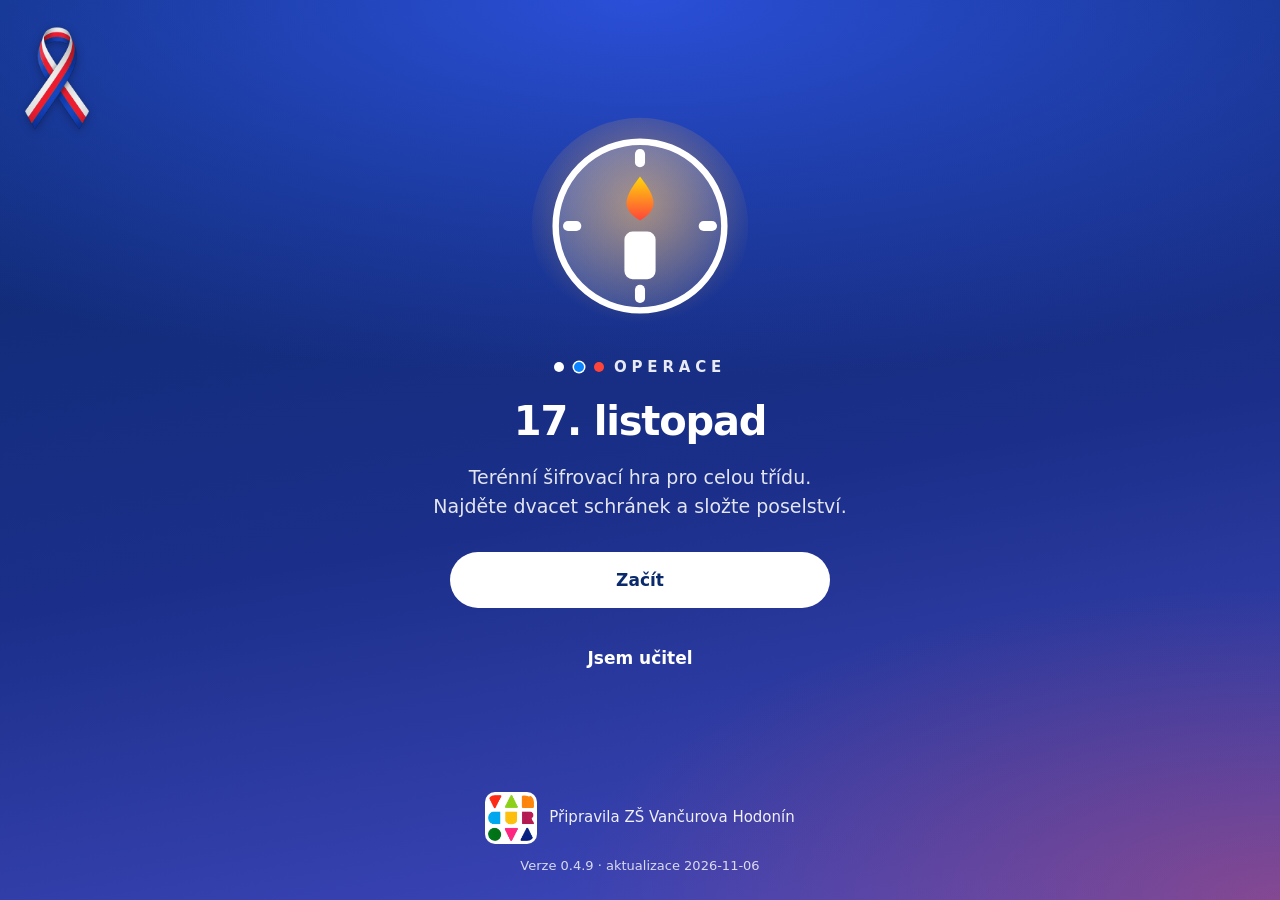
==== commit d9b3f70e: "v0.4.9: cvičná hra se 7 místy, navigace k nejbližšímu, verze v aplikaci, logo vede na úvod Co-Author" ====
--- a/index.html
+++ b/index.html
@@ -73,7 +73,7 @@
       <button id="btnUcitel" class="odkaz" type="button">Jsem učitel</button>
     </div>
     <div class="home-pata">
-      <div class="skola"><img src="img/logo-zs-vancurova.png" alt="Logo ZŠ Vančurova Hodonín" width="52" height="52"><span>Připravila ZŠ Vančurova Hodonín</span></div>
+      <div class="skola"><button type="button" id="logoHome" class="logo-btn" aria-label="Zpět na úvod"><img src="img/logo-zs-vancurova.png" alt="Logo ZŠ Vančurova Hodonín" width="52" height="52"></button><span>Připravila ZŠ Vančurova Hodonín</span></div>
       <small class="verze-kopie"></small>
     </div>
   </div>
@@ -82,14 +82,14 @@
   <div id="app" hidden>
     <header id="nav" class="nav">
       <div class="nav-in">
-        <img class="nav-logo" src="img/logo-zs-vancurova.png" alt="Logo ZŠ Vančurova Hodonín" width="32" height="32">
+        <button type="button" id="logoNav" class="logo-btn nav-logo-btn" aria-label="Zpět na úvod"><img class="nav-logo" src="img/logo-zs-vancurova.png" alt="" width="32" height="32"></button>
         <span id="navT" class="nav-t"></span>
         <button id="tema" class="kulate" type="button"></button>
       </div>
     </header>
 
     <main>
-      <div id="cvicBanner" class="cvic-banner" hidden>CVIČNÁ HRA: stanoviště 1 a 2, ostrá hra se nemění</div>
+      <div id="cvicBanner" class="cvic-banner" hidden>CVIČNÁ HRA: 7 zkušebních stanovišť, ostrá hra se nemění</div>
       <!-- HRA -->
       <section id="v-hra" class="pohled" hidden>
         <div class="titul-radek"><img class="stuha stuha-mala" src="img/stuha.png" alt="" width="420" height="609" aria-hidden="true"><h1 id="hTitul" class="large">Hra</h1></div>
@@ -125,7 +125,8 @@
             </div>
           </div>
 
-          <h2 class="sekce"><span id="nNadpis">Doporučený cíl</span></h2>
+          <h2 class="sekce"><span id="nNadpis">Nejbližší střípek</span></h2>
+          <p id="nZbyva" class="popis pozn"></p>
           <div class="skup">
             <div class="rad"><span class="dlazdice c-red"><svg class="ic"><use href="#i-pin"/></svg></span>
               <div class="rad-t"><b>Souřadnice</b><small id="nSour"></small></div></div>
@@ -160,7 +161,7 @@
 
         <div id="pCvicHotovo" class="blok" hidden>
           <div class="skup form-skup">
-            <p class="odst">Cvičná hra je dokončená. Odemykání podle polohy funguje na obou místech.</p>
+            <p class="odst">Cvičná hra je dokončená. Odemykání podle polohy funguje na všech sedmi místech.</p>
             <button id="btnCvicKonec" class="btn" type="button">Ukončit cvičnou hru</button>
           </div>
         </div>
@@ -271,7 +272,9 @@
         <h2 class="sekce">Cvičná hra</h2>
         <div class="skup">
           <button id="btnCvicna" class="rad rad-odkaz" type="button"><span class="dlazdice c-green"><svg class="ic"><use href="#i-pin"/></svg></span>
-            <div class="rad-t"><b>Cvičná hra se 2 stanovišti</b><small id="cvicStav"></small></div><svg class="ic sip"><use href="#i-dal"/></svg></button>
+            <div class="rad-t"><b>Cvičná hra (7 stanovišť)</b><small id="cvicStav"></small></div><svg class="ic sip"><use href="#i-dal"/></svg></button>
+          <button id="btnCvicDosah" class="rad rad-odkaz" type="button" hidden><span class="dlazdice c-orange"><svg class="ic"><use href="#i-kompas"/></svg></span>
+            <div class="rad-t"><b>Dosah radaru cvičné hry</b><small id="cvicDosah"></small></div><svg class="ic sip"><use href="#i-dal"/></svg></button>
         </div>
 
         <h2 class="sekce">Čas</h2>
@@ -305,6 +308,7 @@
           <textarea id="uExport" readonly rows="6" hidden></textarea>
         </div>
       </section>
+      <p class="verze-radek verze-kopie"></p>
     </main>
 
     <nav id="tabbar" class="tabbar" aria-label="Hlavní navigace">
@@ -345,7 +349,7 @@
         <p class="popis">Písmeno do věty</p>
         <div id="rDalsi" class="skup">
           <div class="rad"><span class="dlazdice c-red"><svg class="ic"><use href="#i-pin"/></svg></span>
-            <div class="rad-t"><b>Další stanoviště <span id="rDalsiCislo"></span></b><small id="rSour"></small></div></div>
+            <div class="rad-t"><b>Další podle trasy: <span id="rDalsiCislo"></span></b><small id="rSour"></small></div></div>
         </div>
         <div id="rSymbol" class="skup rsymbol" hidden>
           <div class="rad"><span class="dlazdice velka-dl" id="rSymDl"></span>
--- a/app.css
+++ b/app.css
@@ -306,3 +306,12 @@
 .symbol-foto { margin: -24px -24px 0; border-radius: 0; }
 figure.symbol-foto { margin: -24px -24px 0; }
 .symbol-foto.zastupne { margin: -24px -24px 0; }
+
+.rd-okraj path { fill: #FF9F0A; stroke: #fff; stroke-width: 1.2; }
+.rd-okraj text { fill: #fff; font-size: 9px; font-weight: 700; paint-order: stroke; stroke: #0A1B45; stroke-width: 2px; }
+
+.logo-btn { background: none; border: 0; padding: 0; min-width: 44px; min-height: 44px; display: inline-flex; align-items: center; justify-content: center; border-radius: 12px; }
+.nav-logo-btn { position: absolute; left: 12px; top: 2px; width: 44px; height: 44px; }
+.nav-logo { position: static; }
+.home .skola .logo-btn img { width: 52px; height: 52px; }
+.verze-radek { text-align: center; font-size: 13px; color: var(--label2); margin: 32px 0 0; }
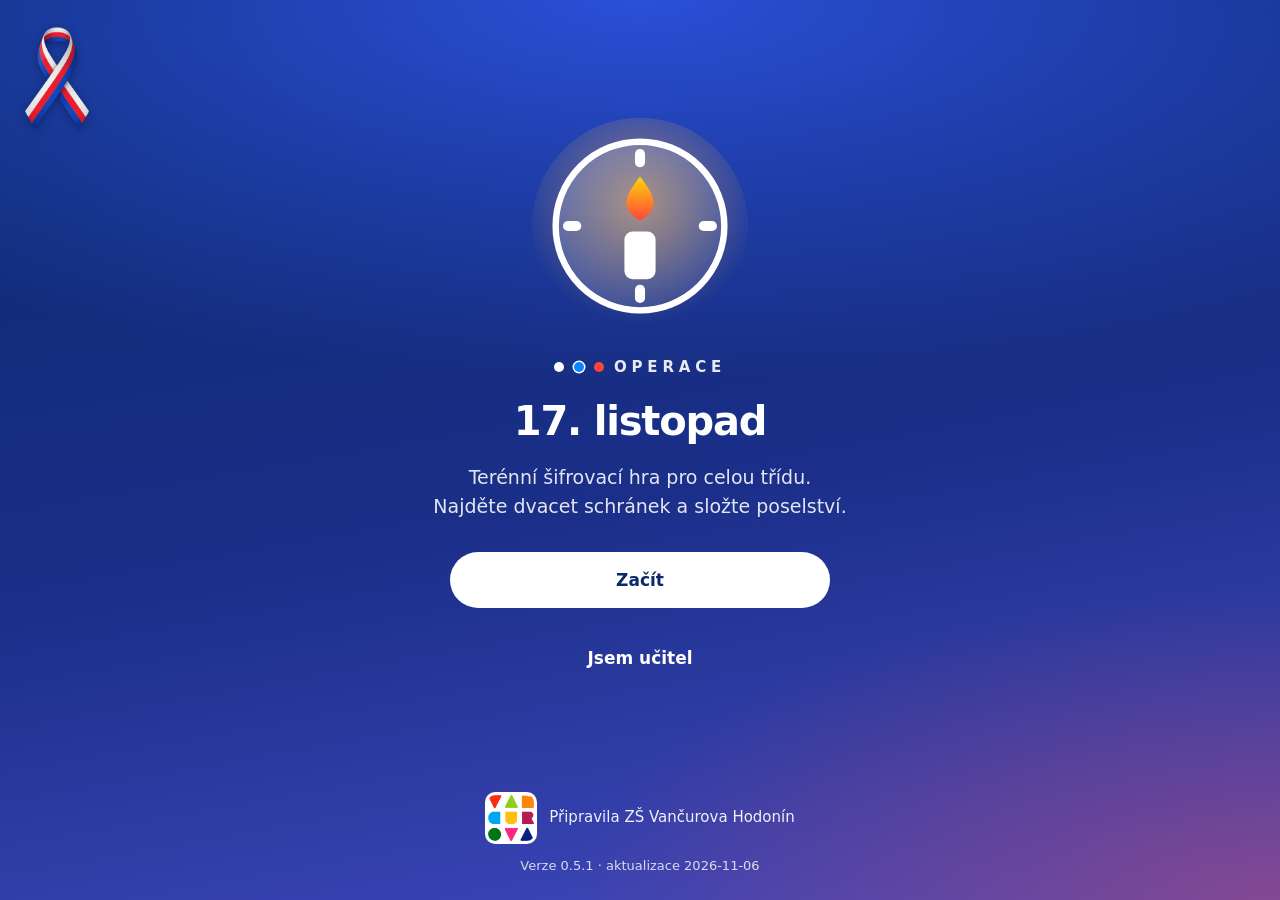
==== commit 2966024c: "v0.5.1: stanoviště 1-7 v Hodoníně a Rohatci, bez cvičného režimu Co-Authored-By: Claude Sonnet 5.5 <" ====
--- a/index.html
+++ b/index.html
@@ -89,7 +89,6 @@
     </header>
 
     <main>
-      <div id="cvicBanner" class="cvic-banner" hidden>CVIČNÁ HRA: 7 zkušebních stanovišť, ostrá hra se nemění</div>
       <!-- HRA -->
       <section id="v-hra" class="pohled" hidden>
         <div class="titul-radek"><img class="stuha stuha-mala" src="img/stuha.png" alt="" width="420" height="609" aria-hidden="true"><h1 id="hTitul" class="large">Hra</h1></div>
@@ -159,13 +158,6 @@
           </div>
         </div>
 
-        <div id="pCvicHotovo" class="blok" hidden>
-          <div class="skup form-skup">
-            <p class="odst">Cvičná hra je dokončená. Odemykání podle polohy funguje na všech sedmi místech.</p>
-            <button id="btnCvicKonec" class="btn" type="button">Ukončit cvičnou hru</button>
-          </div>
-        </div>
-
         <div id="pFinale" class="blok" hidden>
           <h2 class="sekce">Finále</h2>
           <div class="skup form-skup">
@@ -269,12 +261,10 @@
         <div class="skola skola-mala"><img src="img/logo-zs-vancurova.png" alt="Logo ZŠ Vančurova Hodonín" width="32" height="32"><span>ZŠ Vančurova Hodonín</span></div>
         <div id="uVarovani" class="varovani" hidden></div>
 
-        <h2 class="sekce">Cvičná hra</h2>
+        <h2 class="sekce">Radar</h2>
         <div class="skup">
-          <button id="btnCvicna" class="rad rad-odkaz" type="button"><span class="dlazdice c-green"><svg class="ic"><use href="#i-pin"/></svg></span>
-            <div class="rad-t"><b>Cvičná hra (7 stanovišť)</b><small id="cvicStav"></small></div><svg class="ic sip"><use href="#i-dal"/></svg></button>
-          <button id="btnCvicDosah" class="rad rad-odkaz" type="button" hidden><span class="dlazdice c-orange"><svg class="ic"><use href="#i-kompas"/></svg></span>
-            <div class="rad-t"><b>Dosah radaru cvičné hry</b><small id="cvicDosah"></small></div><svg class="ic sip"><use href="#i-dal"/></svg></button>
+          <button id="btnDosah" class="rad rad-odkaz" type="button"><span class="dlazdice c-orange"><svg class="ic"><use href="#i-kompas"/></svg></span>
+            <div class="rad-t"><b>Dosah radaru</b><small id="dosahText"></small></div><svg class="ic sip"><use href="#i-dal"/></svg></button>
         </div>
 
         <h2 class="sekce">Čas</h2>
--- a/app.css
+++ b/app.css
@@ -286,7 +286,6 @@
 .o-cislo { fill: var(--label2); font-size: 26px; font-weight: 700; opacity: .8; }
 .m-nove { animation: m-bliknuti 1.4s ease-out; }
 .obraz.slozeno { animation: slozeni 1.6s var(--spring); filter: drop-shadow(0 0 14px rgba(255,214,10,.5)); }
-.cvic-banner { background: var(--orange); color: #000; font-weight: 700; font-size: 15px; border-radius: 14px; padding: 10px 16px; margin: 4px 0 16px; text-align: center; }
 .chytit + .popis { margin-top: 0; }
 .prepis-zprava { background: var(--fill); border-radius: 12px; padding: 12px 14px; color: var(--label); }
 .stanoviste-telo .btn { margin-top: 4px; }
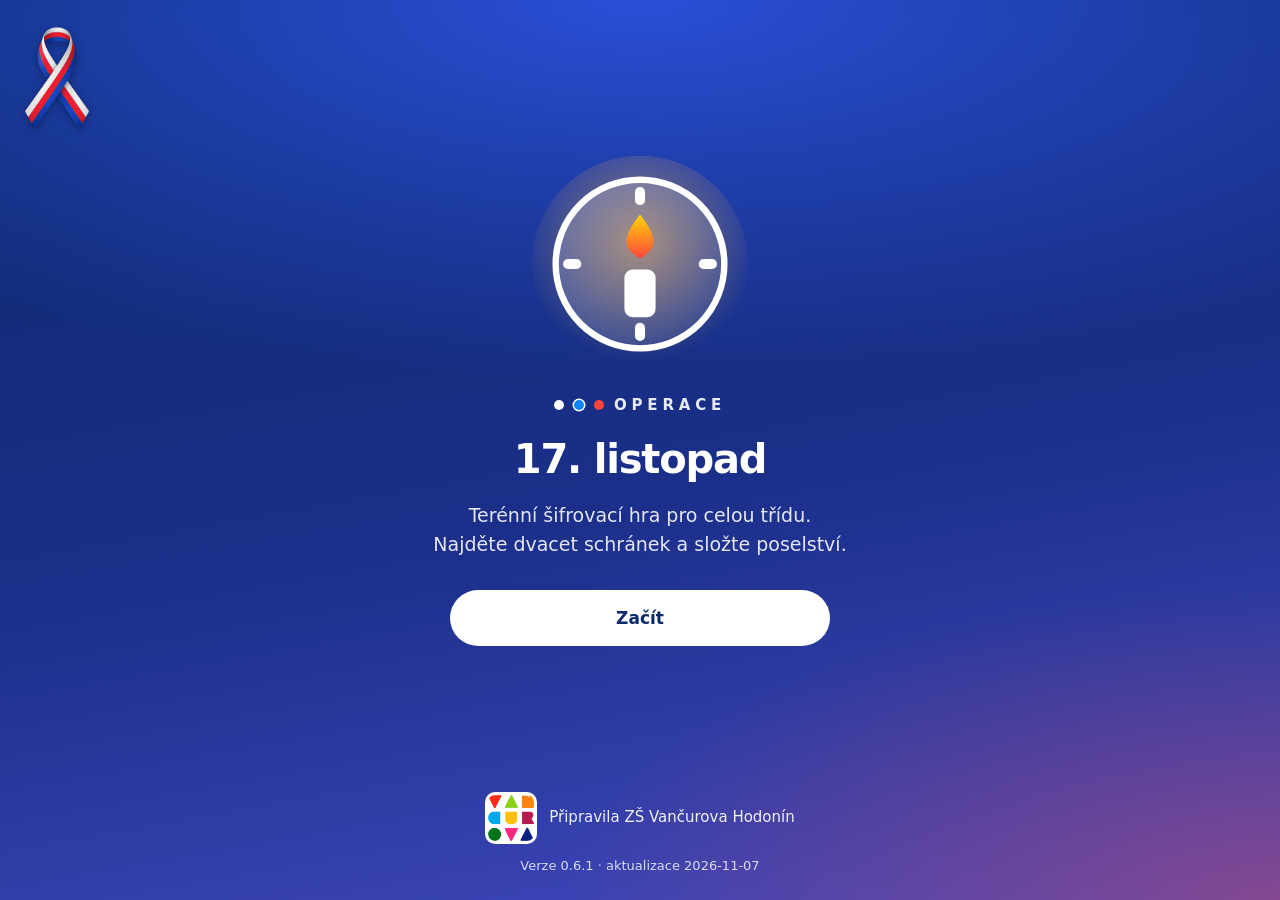
==== commit fd0ecdae: "v0.6.1: ostrá trasa 20 bodů, dosah 15 m, zjednodušené UI Nová trasa (20 bodů bez názvů), radar 300 m" ====
--- a/index.html
+++ b/index.html
@@ -68,9 +68,13 @@
       <h1 class="home-titul">17. listopad</h1>
       <p class="home-pod">Terénní šifrovací hra pro celou třídu. Najděte dvacet schránek a složte poselství.</p>
       <button id="btnZacit" class="btn velke-btn" type="button">Začít</button>
+      <form id="fTymStart" class="tym-start" hidden>
+        <label for="iTymStart">Název týmu</label>
+        <input id="iTymStart" type="text" autocomplete="off" maxlength="40" required>
+        <button class="btn velke-btn" type="submit">Začít hru</button>
+      </form>
       <button id="installBtn" class="btn sklo" type="button" hidden><svg class="ic"><use href="#i-sdilet"/></svg> Přidat na plochu</button>
       <p id="iosHint" class="ios-navod" hidden><svg class="ic"><use href="#i-sdilet"/></svg><span>Na iPhonu klepněte dole na <strong>Sdílet</strong> a pak na <strong>Přidat na plochu</strong>.</span></p>
-      <button id="btnUcitel" class="odkaz" type="button">Jsem učitel</button>
     </div>
     <div class="home-pata">
       <div class="skola"><button type="button" id="logoHome" class="logo-btn" aria-label="Zpět na úvod"><img src="img/logo-zs-vancurova.png" alt="Logo ZŠ Vančurova Hodonín" width="52" height="52"></button><span>Připravila ZŠ Vančurova Hodonín</span></div>
@@ -91,13 +95,9 @@
     <main>
       <!-- HRA -->
       <section id="v-hra" class="pohled" hidden>
-        <div class="titul-radek"><img class="stuha stuha-mala" src="img/stuha.png" alt="" width="420" height="609" aria-hidden="true"><h1 id="hTitul" class="large">Hra</h1></div>
+        <div class="titul-radek"><img class="stuha stuha-mala" src="img/stuha.png" alt="" width="420" height="609" aria-hidden="true"><h1 id="hTitul" class="large">Hra</h1><div class="stav-prava"><span id="hCas"></span><span id="hStanoviste"></span></div></div>
         <div class="stav-radek">
           <div class="progres" role="img" aria-label="Postup"><div id="hProg" class="progres-v"></div></div>
-          <div class="stav-pilulky">
-            <span class="pilulka" id="hStanoviste"></span>
-            <span class="pilulka" id="hCas"></span>
-          </div>
         </div>
         <div id="pNav" class="blok" hidden>
           <div class="radar-karta">
@@ -124,28 +124,14 @@
             </div>
           </div>
 
-          <h2 class="sekce"><span id="nNadpis">Nejbližší střípek</span></h2>
-          <p id="nZbyva" class="popis pozn"></p>
           <div class="skup">
             <div class="rad"><span class="dlazdice c-red"><svg class="ic"><use href="#i-pin"/></svg></span>
               <div class="rad-t"><b>Souřadnice</b><small id="nSour"></small></div></div>
-            <a id="nMapy" class="rad rad-odkaz" href="#" target="_blank" rel="noopener"><span class="dlazdice c-blue"><svg class="ic"><use href="#i-cesta"/></svg></span>
-              <div class="rad-t"><b>Otevřít v Mapách</b></div><svg class="ic sip"><use href="#i-dal"/></svg></a>
-            <a id="nGeo" class="rad rad-odkaz" href="#"><span class="dlazdice c-green"><svg class="ic"><use href="#i-kompas"/></svg></span>
-              <div class="rad-t"><b>Otevřít v aplikaci map</b></div><svg class="ic sip"><use href="#i-dal"/></svg></a>
             <button id="btnKompas" class="rad rad-odkaz" type="button" hidden><span class="dlazdice c-orange"><svg class="ic"><use href="#i-kompas"/></svg></span>
               <div class="rad-t"><b>Zapnout kompas</b></div><svg class="ic sip"><use href="#i-dal"/></svg></button>
             <button id="btnGps" class="rad rad-odkaz" type="button" hidden><span class="dlazdice c-orange"><svg class="ic"><use href="#i-pin"/></svg></span>
               <div class="rad-t"><b>Zapnout polohu</b></div><svg class="ic sip"><use href="#i-dal"/></svg></button>
-            <button id="btnBezGps" class="rad rad-odkaz" type="button"><span class="dlazdice c-indigo"><svg class="ic"><use href="#i-klic"/></svg></span>
-              <div class="rad-t"><b>Nemám signál GPS</b><small>Odemknutí kódem od učitele</small></div><svg class="ic sip"><use href="#i-dal"/></svg></button>
-          </div>
-          <form id="fKod" class="skup form-skup" hidden>
-            <label for="iKod">Kód od učitele</label>
-            <input id="iKod" type="text" autocomplete="off" autocapitalize="characters" inputmode="text">
-            <button class="btn" type="submit">Odemknout</button>
-          </form>
-          <p id="nKodChyba" class="chyba" role="alert" hidden>Kód nesedí.</p>
+          </div>
         </div>
 
         <h2 id="hVetaNadpis" class="sekce">Poselství</h2>
@@ -172,7 +158,6 @@
             <button class="btn" type="submit">Odemknout dopis</button>
           </form>
           <p id="fChyba" class="chyba" role="alert" hidden>Kód nesedí.</p>
-          <button id="btnObejit" class="odkaz" type="button" hidden>Učitel: zobrazit dopis bez kódu</button>
         </div>
 
         <div id="pDopis" class="blok" hidden>
@@ -214,16 +199,18 @@
       <!-- TÝM -->
       <section id="v-tym" class="pohled" hidden>
         <h1 class="large">Tým</h1>
-        <h2 class="sekce" id="hRoleNadpis">Role</h2>
-        <div id="hRoleTelo"></div>
-        <p class="popis pozn">Po každých čtyřech stanovištích se role vystřídají: každý si vezme jinou roli než dosud.</p>
-        <h2 class="sekce">Bezpečnost</h2>
-        <div class="skup">
-          <a id="hNouze" class="rad rad-odkaz" href="#"><span class="dlazdice c-red"><svg class="ic"><use href="#i-telefon"/></svg></span>
-            <div class="rad-t"><b>Nouzový kontakt</b><small id="hNouzeText"></small></div><svg class="ic sip"><use href="#i-dal"/></svg></a>
-          <a class="rad rad-odkaz" href="tel:112"><span class="dlazdice c-red"><svg class="ic"><use href="#i-varovani"/></svg></span>
-            <div class="rad-t"><b>Tísňové volání 112</b></div><svg class="ic sip"><use href="#i-dal"/></svg></a>
-        </div>
+        <h2 class="sekce">Název týmu</h2>
+        <div class="skup form-skup">
+          <label for="iTymNazev">Název týmu</label>
+          <input id="iTymNazev" type="text" autocomplete="off" maxlength="40">
+        </div>
+        <h2 class="sekce">Členové týmu</h2>
+        <div id="tymClenove" class="skup"></div>
+        <form id="fClen" class="skup form-skup">
+          <label for="iClen">Jméno člena</label>
+          <input id="iClen" type="text" autocomplete="off" maxlength="40">
+          <button class="btn" type="submit">Přidat člena</button>
+        </form>
         <h2 class="sekce">Vzhled</h2>
         <div class="skup form-skup">
           <div class="segment" role="radiogroup" aria-label="Vzhled aplikace">
@@ -243,61 +230,6 @@
         </div>
       </section>
 
-      <!-- PIN -->
-      <section id="v-pin" class="pohled" hidden>
-        <h1 class="large">Učitel</h1>
-        <form id="fPin" class="skup form-skup">
-          <label for="iPin">PIN</label>
-          <input id="iPin" type="password" inputmode="numeric" autocomplete="off">
-          <button class="btn" type="submit">Vstoupit</button>
-        </form>
-        <p id="pinChyba" class="chyba" role="alert" hidden>PIN nesedí.</p>
-        <p class="popis pozn">PIN je jen ochrana před omylem, ne zabezpečení: je uložen v souboru config.js.</p>
-      </section>
-
-      <!-- UČITEL -->
-      <section id="v-ucitel" class="pohled" hidden>
-        <h1 class="large">Učitel</h1>
-        <div class="skola skola-mala"><img src="img/logo-zs-vancurova.png" alt="Logo ZŠ Vančurova Hodonín" width="32" height="32"><span>ZŠ Vančurova Hodonín</span></div>
-        <div id="uVarovani" class="varovani" hidden></div>
-
-        <h2 class="sekce">Radar</h2>
-        <div class="skup">
-          <button id="btnDosah" class="rad rad-odkaz" type="button"><span class="dlazdice c-orange"><svg class="ic"><use href="#i-kompas"/></svg></span>
-            <div class="rad-t"><b>Dosah radaru</b><small id="dosahText"></small></div><svg class="ic sip"><use href="#i-dal"/></svg></button>
-        </div>
-
-        <h2 class="sekce">Čas</h2>
-        <div class="skup">
-          <div class="rad"><div class="rad-t"><b>Začátek</b></div><span class="rad-v" id="tZacatek"></span></div>
-          <div class="rad"><div class="rad-t"><b>Čas návratu</b></div><span class="rad-v" id="tNavrat"></span></div>
-          <div class="rad"><div class="rad-t"><b>Zbývá</b></div><span class="rad-v" id="tZbyva"></span></div>
-          <div class="rad"><div class="rad-t"><b>Nouzový kontakt</b></div><span class="rad-v" id="tKontakt"></span></div>
-          <div class="rad"><div class="rad-t"><b>Ruční kód bez GPS</b></div><span class="rad-v" id="tKod"></span></div>
-        </div>
-
-        <h2 class="sekce">Aktuální stanoviště</h2>
-        <div class="skup form-skup">
-          <p id="aInfo" class="odst"></p>
-          <button id="btnUOdemknout" class="btn" type="button">Odemknout</button>
-          <button id="btnUPreskocit" class="btn sek" type="button">Přeskočit (písmeno se odhalí)</button>
-        </div>
-
-        <h2 class="sekce">Přehled stanovišť</h2>
-        <p class="popis pozn">Souřadnice a místa schránek jsou NEOVĚŘENÉ v terénu (návrh z OpenStreetMap).</p>
-        <div id="uSeznam" class="skup"></div>
-
-        <h2 class="sekce">Sbírka symbolů</h2>
-        <div id="uSbirka" class="skup"></div>
-
-        <h2 class="sekce">Export a reset</h2>
-        <div class="skup form-skup">
-          <button id="btnExport" class="btn sek" type="button">Exportovat postup (soubor)</button>
-          <button id="btnExportSour" class="btn sek" type="button">Exportovat souřadnice (trasa.json)</button>
-          <button id="btnReset" class="btn nebezpecne" type="button">Resetovat hru</button>
-          <textarea id="uExport" readonly rows="6" hidden></textarea>
-        </div>
-      </section>
       <p class="verze-radek verze-kopie"></p>
     </main>
 
@@ -306,7 +238,6 @@
       <button type="button" data-tab="cesta"><svg class="ic"><use href="#i-cesta"/></svg><span>Cesta</span></button>
       <button type="button" data-tab="sbirka"><svg class="ic"><use href="#i-sbirka"/></svg><span>Sbírka</span></button>
       <button type="button" data-tab="tym"><svg class="ic"><use href="#i-tym"/></svg><span>Tým</span></button>
-      <button type="button" data-tab="ucitel"><svg class="ic"><use href="#i-zamek"/></svg><span>Učitel</span></button>
     </nav>
 
     <div id="scrim" class="scrim" hidden></div>
@@ -345,7 +276,6 @@
           <div class="rad"><span class="dlazdice velka-dl" id="rSymDl"></span>
             <div class="rad-t"><small>Nový symbol ve Sbírce</small><b id="rSymNazev"></b></div></div>
         </div>
-        <div id="rRole" hidden></div>
         <button id="btnPokracovat" class="btn" type="button">Pokračovat</button>
       </div>
     </div>
--- a/app.css
+++ b/app.css
@@ -314,3 +314,18 @@
 .nav-logo { position: static; }
 .home .skola .logo-btn img { width: 52px; height: 52px; }
 .verze-radek { text-align: center; font-size: 13px; color: var(--label2); margin: 32px 0 0; }
+
+/* ---------- záhlaví Hra: čas a postup vpravo vedle nadpisu ---------- */
+.titul-radek .large { min-width: 0; }
+.stav-prava { margin-left: auto; display: flex; flex-direction: column; align-items: flex-end; flex: none; font-size: 15px; font-weight: 600; line-height: 1.35; font-variant-numeric: tabular-nums; white-space: nowrap; }
+.stav-prava #hStanoviste { font-weight: 500; color: var(--label2); }
+.stav-prava span:empty { display: none; }
+.kompas-karta + .skup { margin-top: 20px; }
+
+/* ---------- tým: název při startu a seznam členů ---------- */
+.tym-start { display: flex; flex-direction: column; gap: 12px; width: 100%; }
+.tym-start label { color: #fff; font-weight: 600; text-align: center; }
+.tym-start input { color: #000; background: #fff; text-align: center; }
+.clen-radek { justify-content: space-between; }
+.clen-radek .btn { width: auto; min-height: 44px; padding: 8px 18px; font-size: 15px; }
+#tymClenove + .form-skup { margin-top: 16px; }
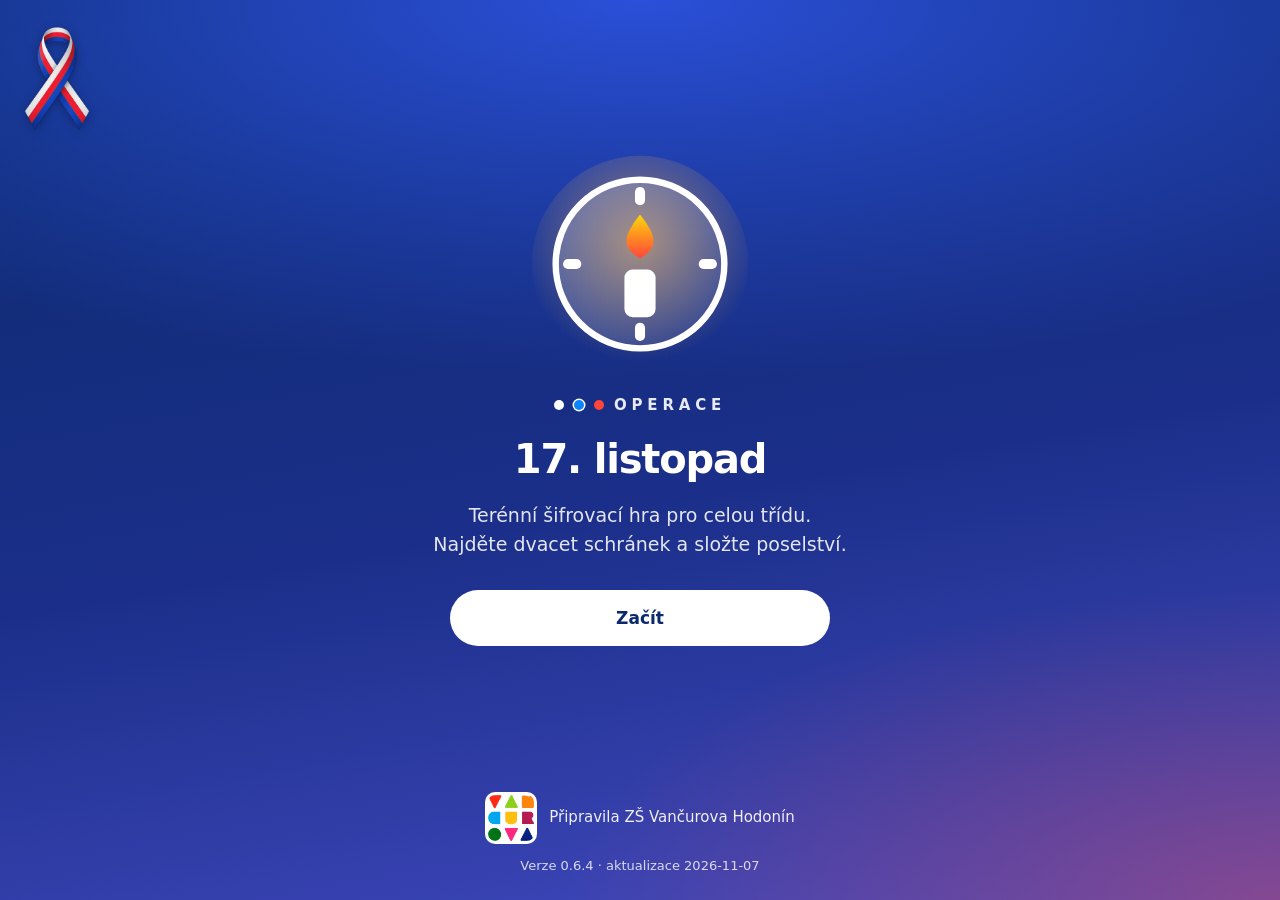
==== commit 44d9fdd9: "v0.6.4: start hry přes krok Tým (Tým je kompletní, Začít hru), tlačítka přes celou šířku Co-Authored" ====
--- a/index.html
+++ b/index.html
@@ -68,11 +68,6 @@
       <h1 class="home-titul">17. listopad</h1>
       <p class="home-pod">Terénní šifrovací hra pro celou třídu. Najděte dvacet schránek a složte poselství.</p>
       <button id="btnZacit" class="btn velke-btn" type="button">Začít</button>
-      <form id="fTymStart" class="tym-start" hidden>
-        <label for="iTymStart">Název týmu</label>
-        <input id="iTymStart" type="text" autocomplete="off" maxlength="40" required>
-        <button class="btn velke-btn" type="submit">Začít hru</button>
-      </form>
       <button id="installBtn" class="btn sklo" type="button" hidden><svg class="ic"><use href="#i-sdilet"/></svg> Přidat na plochu</button>
       <p id="iosHint" class="ios-navod" hidden><svg class="ic"><use href="#i-sdilet"/></svg><span>Na iPhonu klepněte dole na <strong>Sdílet</strong> a pak na <strong>Přidat na plochu</strong>.</span></p>
     </div>
@@ -199,6 +194,7 @@
       <!-- TÝM -->
       <section id="v-tym" class="pohled" hidden>
         <h1 class="large">Tým</h1>
+        <p class="popis uvod-pop" id="tymPopis" hidden>Zadej název týmu a členy, pak potvrď.</p>
         <h2 class="sekce">Název týmu</h2>
         <div class="skup form-skup">
           <label for="iTymNazev">Název týmu</label>
@@ -211,16 +207,22 @@
           <input id="iClen" type="text" autocomplete="off" maxlength="40">
           <button class="btn" type="submit">Přidat člena</button>
         </form>
-        <h2 class="sekce">Vzhled</h2>
-        <div class="skup form-skup">
+        <div id="tymStartAkce" class="tym-start" hidden>
+          <button id="btnKompletni" class="btn velke-btn" type="button" disabled>Tým je kompletní</button>
+          <button id="btnSpustit" class="btn velke-btn" type="button" hidden>Začít hru</button>
+          <button id="btnUpravit" class="btn sek" type="button" hidden>Upravit tým</button>
+          <button id="btnTymZpet" class="btn sek" type="button">Zpět</button>
+        </div>
+        <h2 class="sekce jen-app">Vzhled</h2>
+        <div class="skup form-skup jen-app">
           <div class="segment" role="radiogroup" aria-label="Vzhled aplikace">
             <button type="button" role="radio" data-tema="auto">Podle systému</button>
             <button type="button" role="radio" data-tema="light">Světlý</button>
             <button type="button" role="radio" data-tema="dark">Tmavý</button>
           </div>
         </div>
-        <h2 class="sekce">Aplikace</h2>
-        <div class="skup">
+        <h2 class="sekce jen-app">Aplikace</h2>
+        <div class="skup jen-app">
           <button id="btnDomu" class="rad rad-odkaz" type="button"><span class="dlazdice c-gray"><svg class="ic"><use href="#i-kompas"/></svg></span>
             <div class="rad-t"><b>Úvodní obrazovka</b></div><svg class="ic sip"><use href="#i-dal"/></svg></button>
           <div class="rad"><span class="dlazdice c-gray"><svg class="ic"><use href="#i-hodiny"/></svg></span>
--- a/app.css
+++ b/app.css
@@ -324,8 +324,9 @@
 
 /* ---------- tým: název při startu a seznam členů ---------- */
 .tym-start { display: flex; flex-direction: column; gap: 12px; width: 100%; }
-.tym-start label { color: #fff; font-weight: 600; text-align: center; }
-.tym-start input { color: #000; background: #fff; text-align: center; }
+.tym-start { margin-top: 20px; }
+.uvod-tym .jen-app, .uvod-tym .tabbar { display: none; }
+.zamceno #fClen, .zamceno .clen-radek .btn { display: none; }
 .clen-radek { justify-content: space-between; }
 .clen-radek .btn { width: auto; min-height: 44px; padding: 8px 18px; font-size: 15px; }
 #tymClenove + .form-skup { margin-top: 16px; }
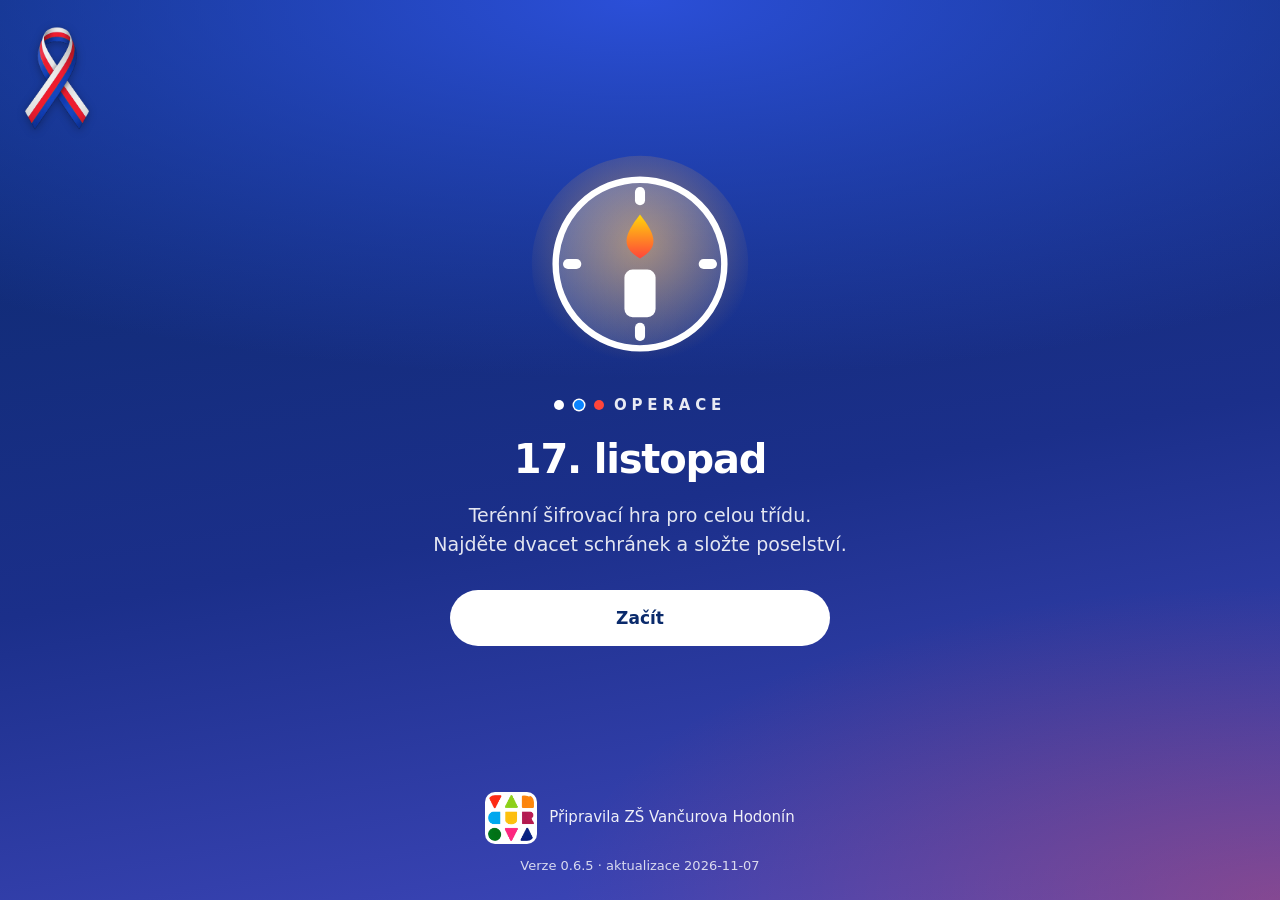
==== commit 60559cde: "v0.6.5: bod 20 až po bodu 11, odpočet 100 min, Spustit znovu (potvrzení SMAZAT) Co-Authored-By: Clau" ====
--- a/index.html
+++ b/index.html
@@ -68,9 +68,20 @@
       <h1 class="home-titul">17. listopad</h1>
       <p class="home-pod">Terénní šifrovací hra pro celou třídu. Najděte dvacet schránek a složte poselství.</p>
       <button id="btnZacit" class="btn velke-btn" type="button">Začít</button>
+      <button id="btnZnovu" class="btn sklo" type="button" hidden>Spustit znovu</button>
       <button id="installBtn" class="btn sklo" type="button" hidden><svg class="ic"><use href="#i-sdilet"/></svg> Přidat na plochu</button>
       <p id="iosHint" class="ios-navod" hidden><svg class="ic"><use href="#i-sdilet"/></svg><span>Na iPhonu klepněte dole na <strong>Sdílet</strong> a pak na <strong>Přidat na plochu</strong>.</span></p>
     </div>
+    <dialog id="dlgZnovu" class="dlg-znovu" aria-labelledby="znovuNadpis">
+      <form id="fSmazat" autocomplete="off">
+        <h2 id="znovuNadpis">Spustit hru znovu?</h2>
+        <p>Všechna data budou smazána a hra začne od nuly, včetně postupu, názvu týmu a členů týmu. Nelze to vrátit.</p>
+        <label for="iSmazat">Pro potvrzení napiš <b>SMAZAT</b></label>
+        <input id="iSmazat" type="text" autocapitalize="characters" autocorrect="off" spellcheck="false">
+        <button id="btnSmazat" class="btn nebezpecne" type="submit" disabled>Smazat vše a začít znovu</button>
+        <button id="btnSmazatZpet" class="btn sek" type="button">Zpět</button>
+      </form>
+    </dialog>
     <div class="home-pata">
       <div class="skola"><button type="button" id="logoHome" class="logo-btn" aria-label="Zpět na úvod"><img src="img/logo-zs-vancurova.png" alt="Logo ZŠ Vančurova Hodonín" width="52" height="52"></button><span>Připravila ZŠ Vančurova Hodonín</span></div>
       <small class="verze-kopie"></small>
--- a/app.css
+++ b/app.css
@@ -330,3 +330,13 @@
 .clen-radek { justify-content: space-between; }
 .clen-radek .btn { width: auto; min-height: 44px; padding: 8px 18px; font-size: 15px; }
 #tymClenove + .form-skup { margin-top: 16px; }
+
+/* Potvrzení „Spustit znovu“ */
+.dlg-znovu { border: 0; border-radius: 24px; padding: 24px; width: min(92vw, 420px); background: #fff; color: #1c1c1e; }
+.dlg-znovu::backdrop { background: rgba(0,0,0,.55); }
+.dlg-znovu h2 { margin: 0 0 8px; font-size: 22px; }
+.dlg-znovu p { margin: 0 0 16px; }
+.dlg-znovu input { display: block; width: 100%; box-sizing: border-box; min-height: 48px; margin: 6px 0 16px; padding: 0 14px; font: inherit; font-size: 18px; border: 2px solid #c7c7cc; border-radius: 14px; }
+.dlg-znovu .btn { margin-top: 8px; }
+.home .dlg-znovu .btn.nebezpecne { background: #D70015; color: #fff; }
+.home .dlg-znovu .btn.sek { background: #e5e5ea; color: #0A2A6B; }
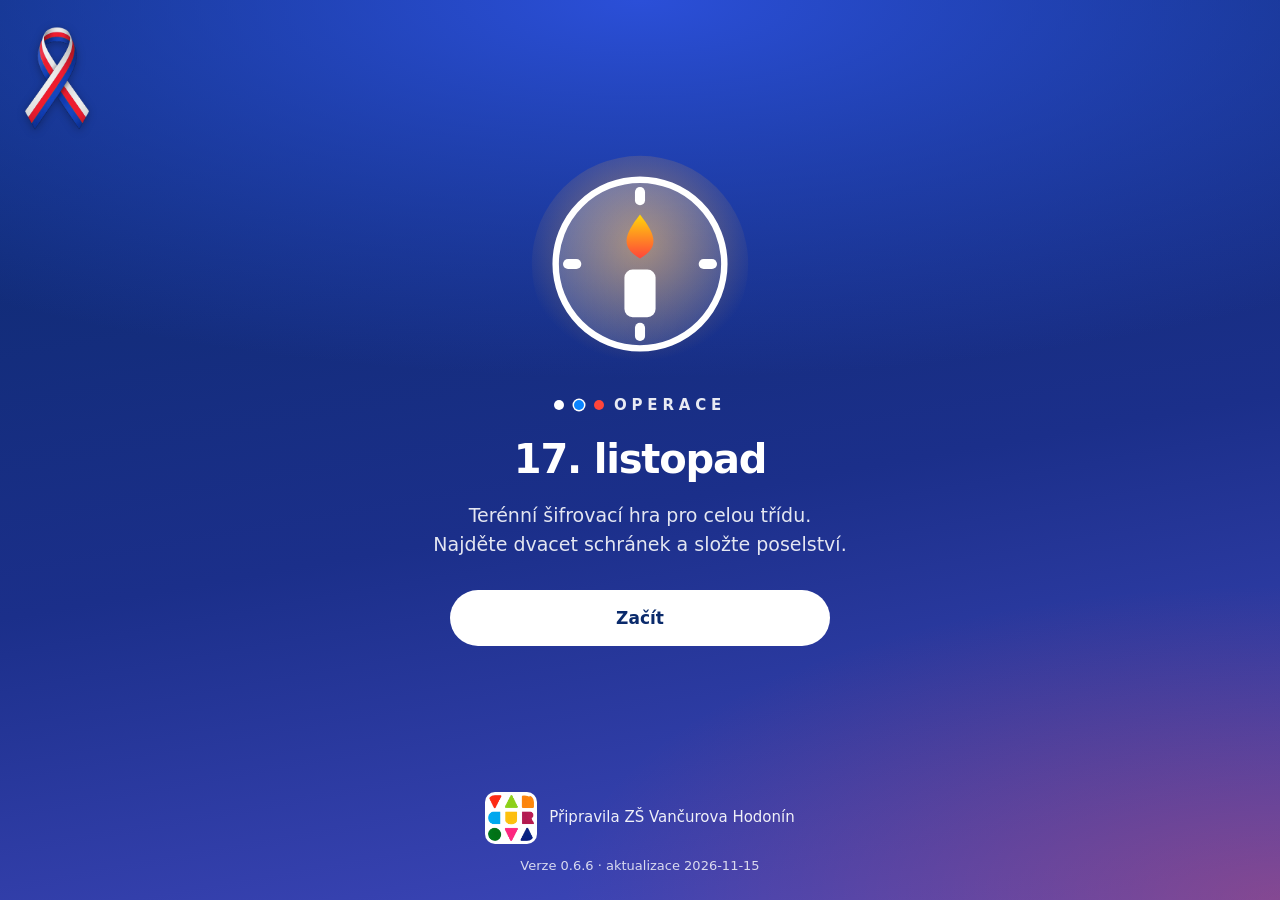
==== commit 4435550d: "﻿v0.6.6: body 6, 8, 9, 19, oprava kompasu na iPhonu Co-Authored-By: Claude Opus 5.5 <noreply@anthrop" ====
--- a/index.html
+++ b/index.html
@@ -110,6 +110,7 @@
             <span class="pilulka" id="rdPozn">Radar čeká na polohu</span>
             <div class="radar"><svg id="radarSvg" viewBox="-110 -110 220 220" role="img" aria-label="Radar okolí: střípky kolem vás"></svg></div>
             <button id="btnChytit" class="btn chytit" type="button" hidden></button>
+            <p id="nKompas" class="popis stred" role="status" hidden></p>
             <p id="nStav" class="popis stred" role="status"></p>
             <p id="nPresnost" class="popis stred"></p>
           </div>
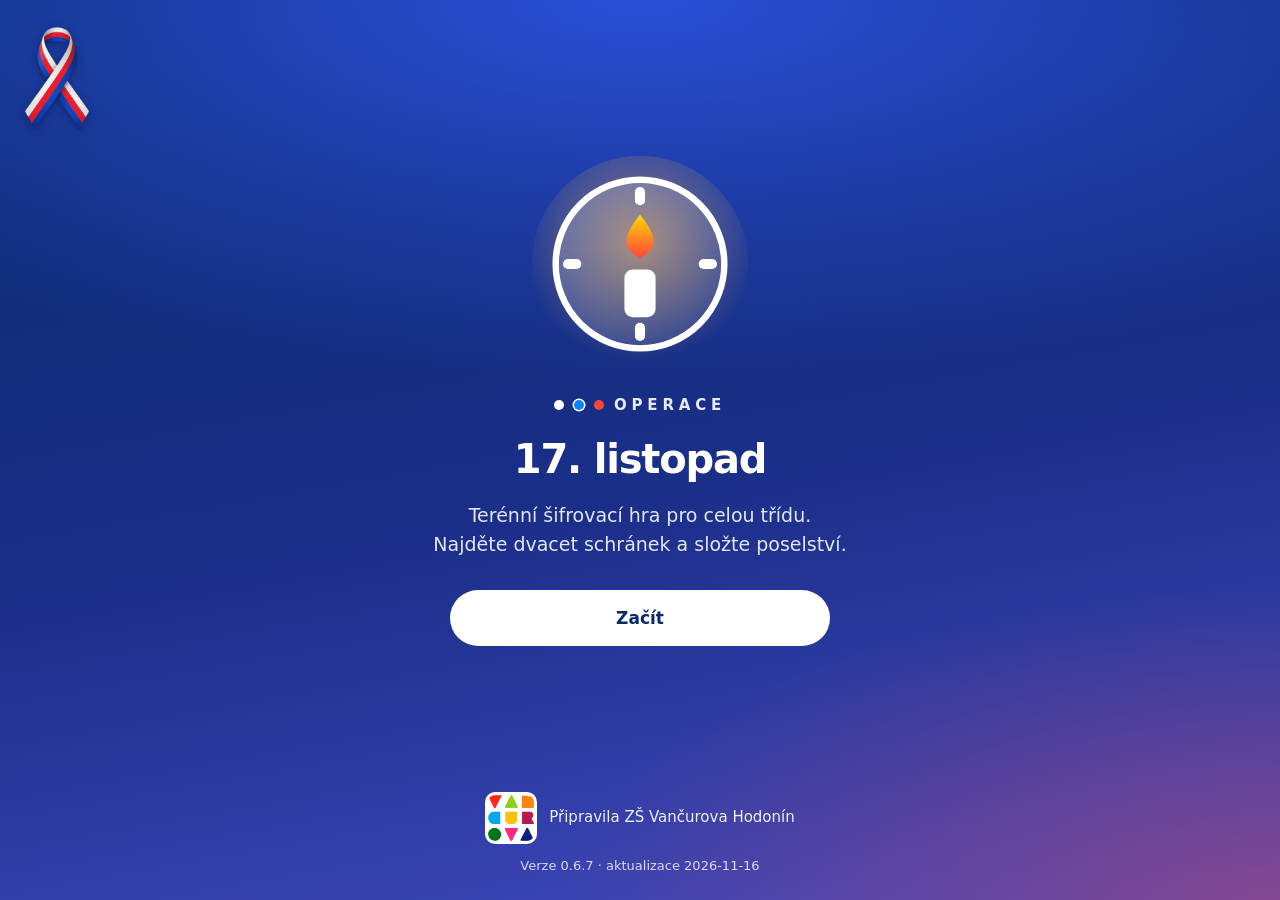
==== commit 3b5448bd: "v0.6.7: závěrečné otázky a kód zámku Čtyři otázky nad poselstvím, odpovědi dají kód 7359; ve finále " ====
--- a/index.html
+++ b/index.html
@@ -158,7 +158,8 @@
             <p id="fVarovani" class="varovani" hidden></p>
           </div>
           <h2 class="sekce">Závěrečné otázky</h2>
-          <div class="skup"><ol id="fOtazky" class="otazky"></ol></div>
+          <div class="skup form-skup"><ol id="fOtazky" class="otazky"></ol>
+            <p class="odst">Každá odpověď je jedna číslice. Napište je za sebou a máte kód k zámku.</p></div>
           <form id="fKonec" class="skup form-skup">
             <label for="iKonec">Číselný kód k zámku</label>
             <input id="iKonec" type="text" autocomplete="off" inputmode="numeric">
